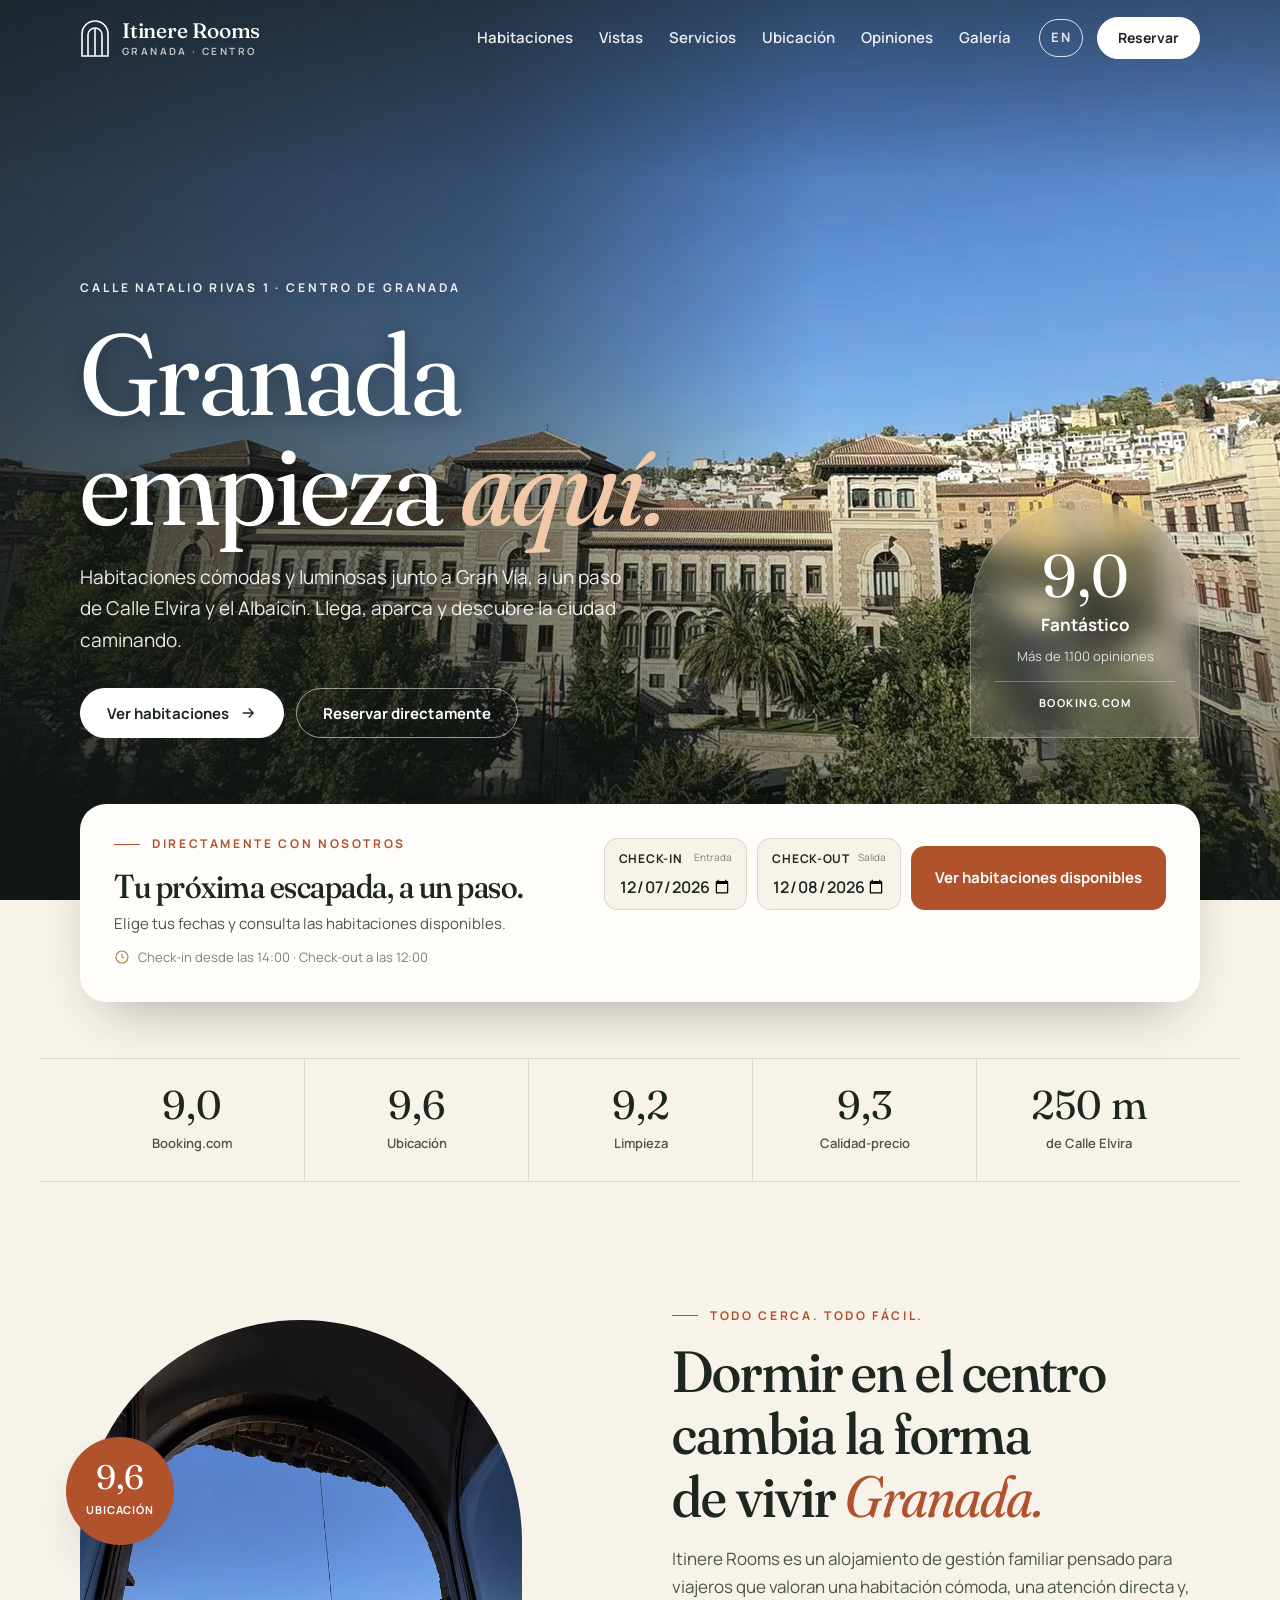
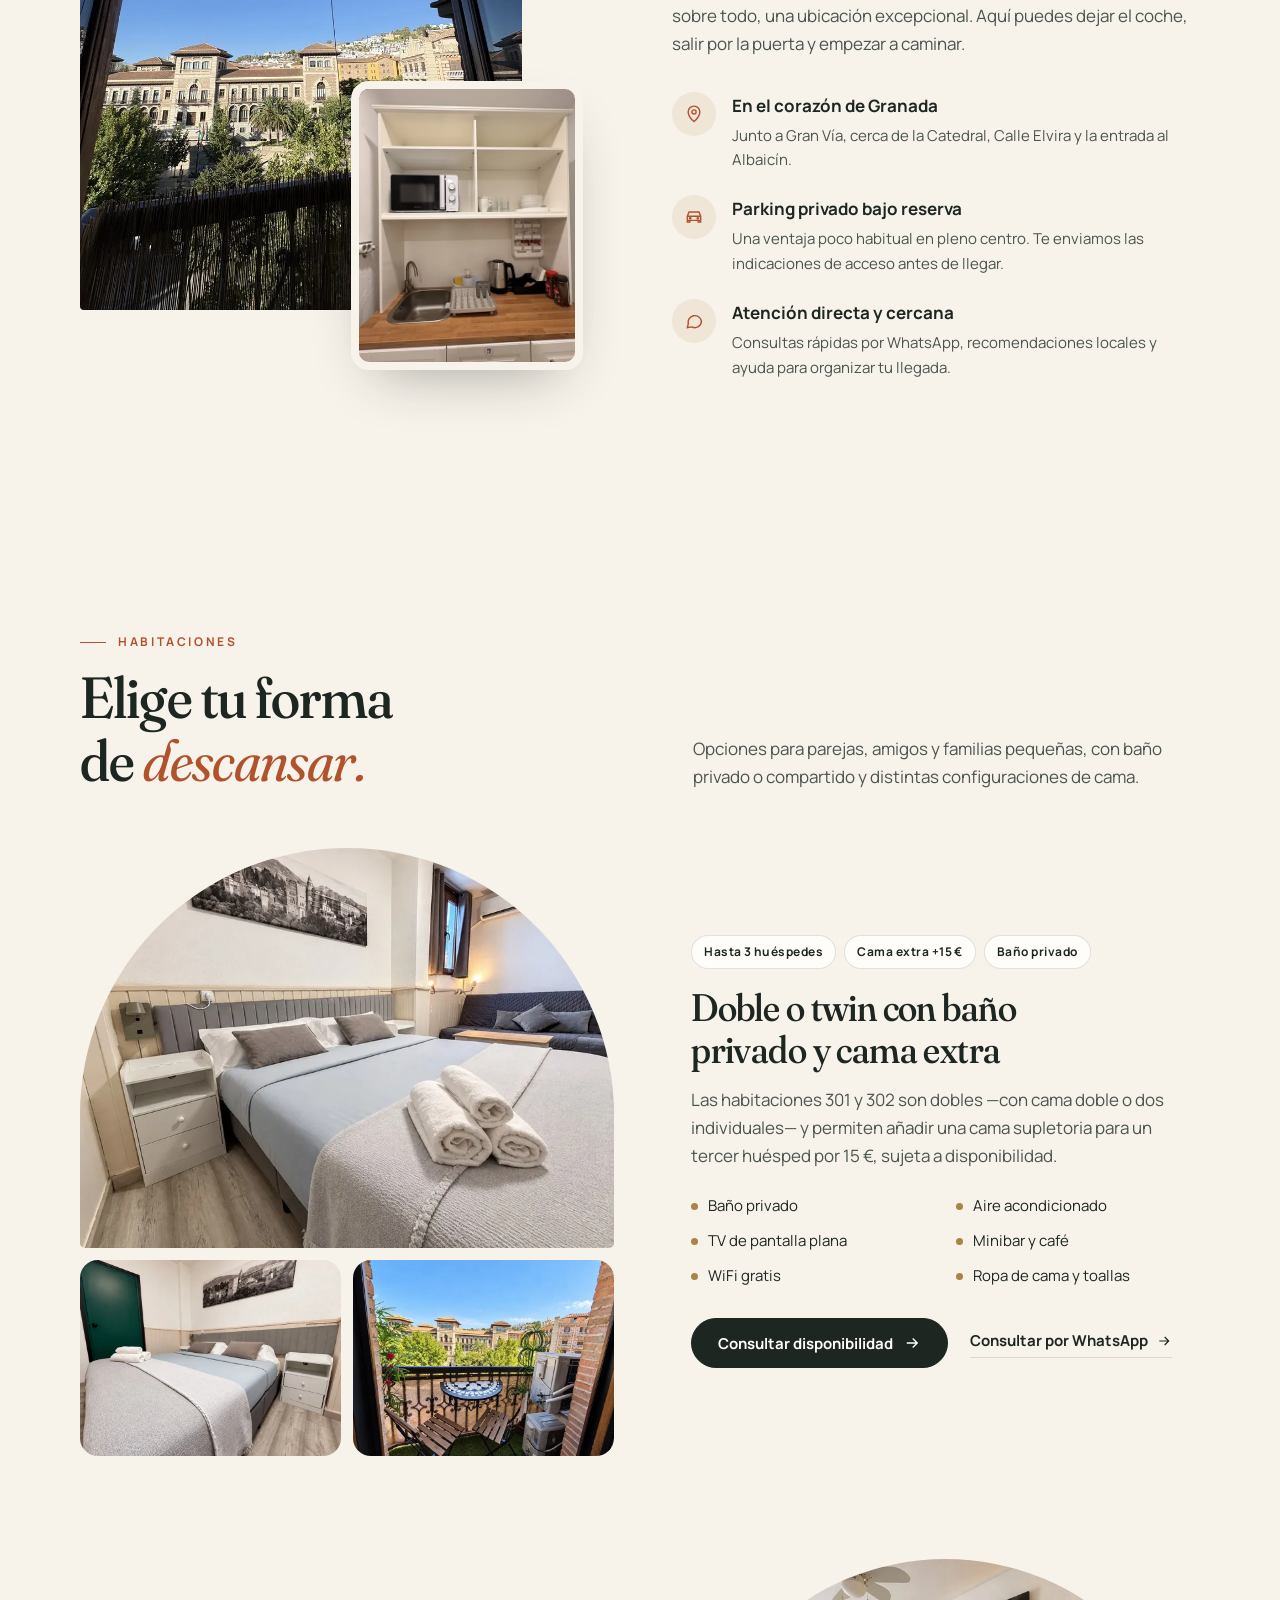
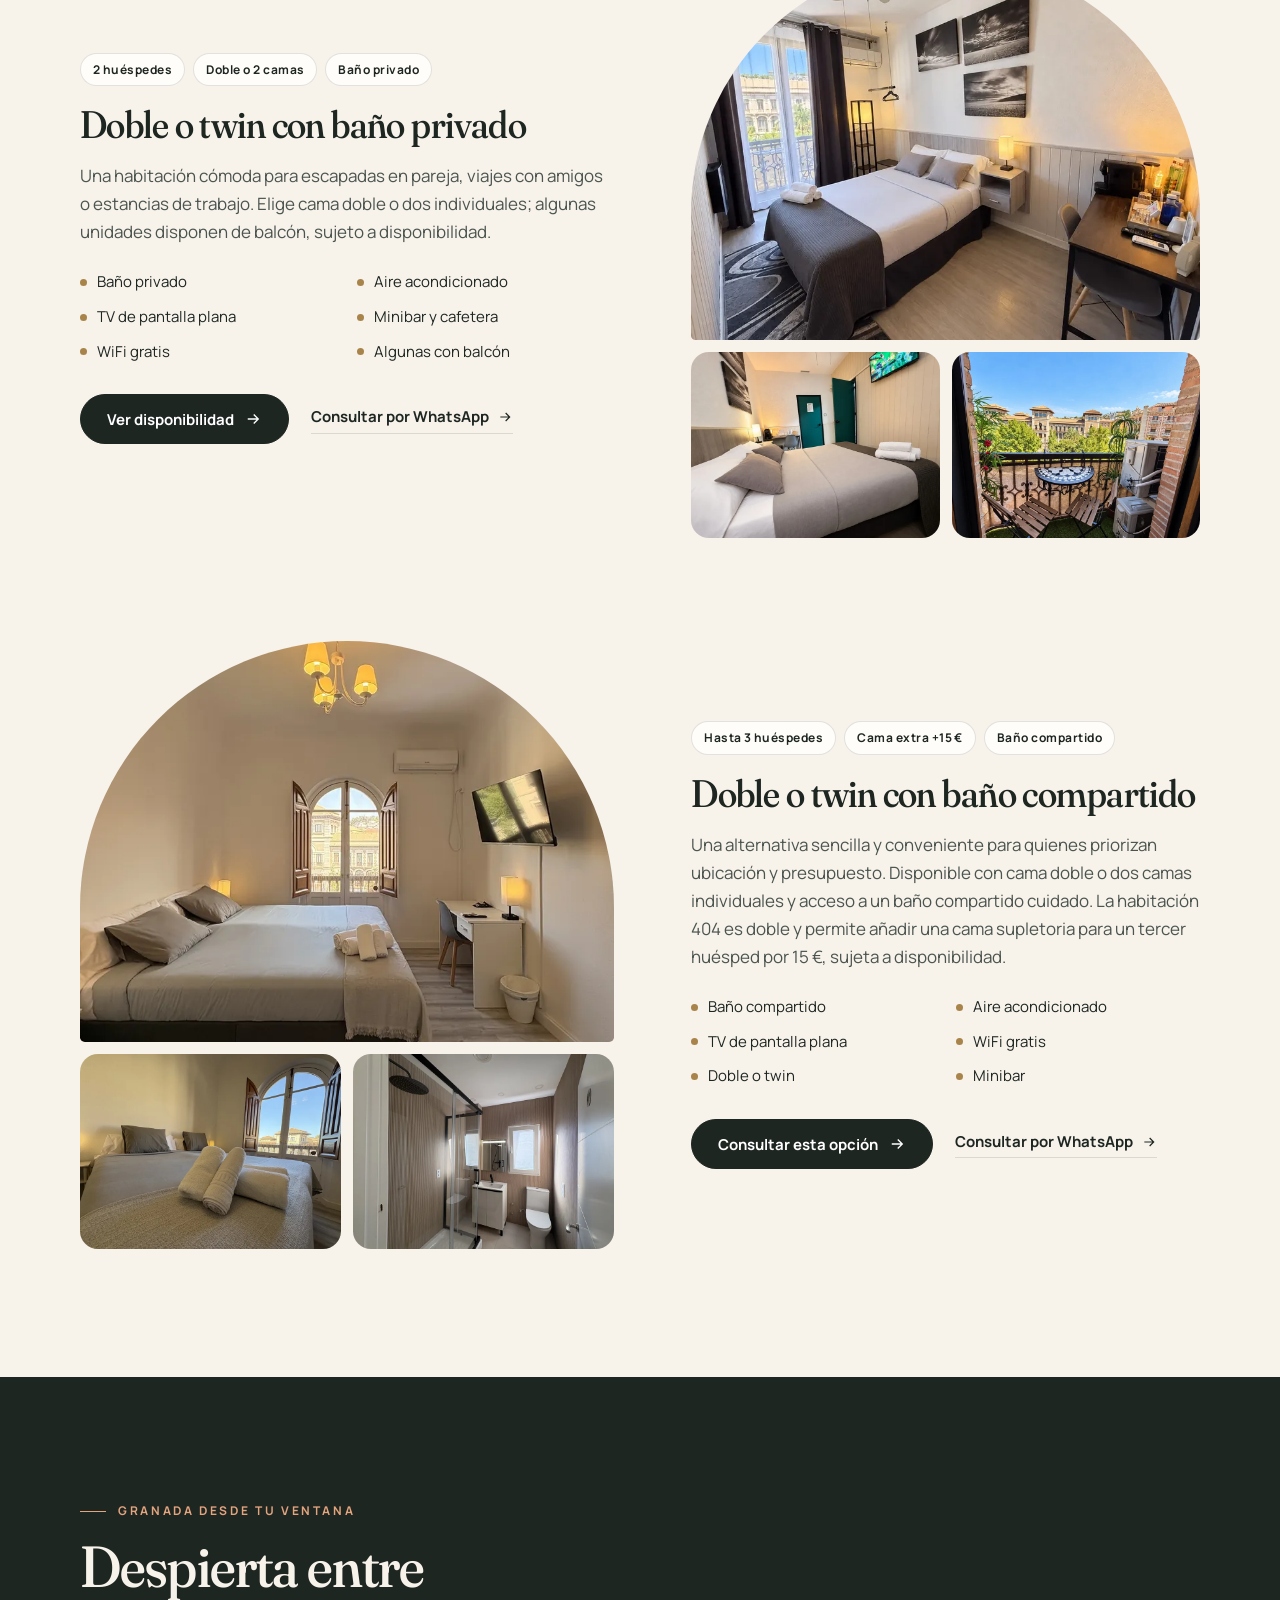
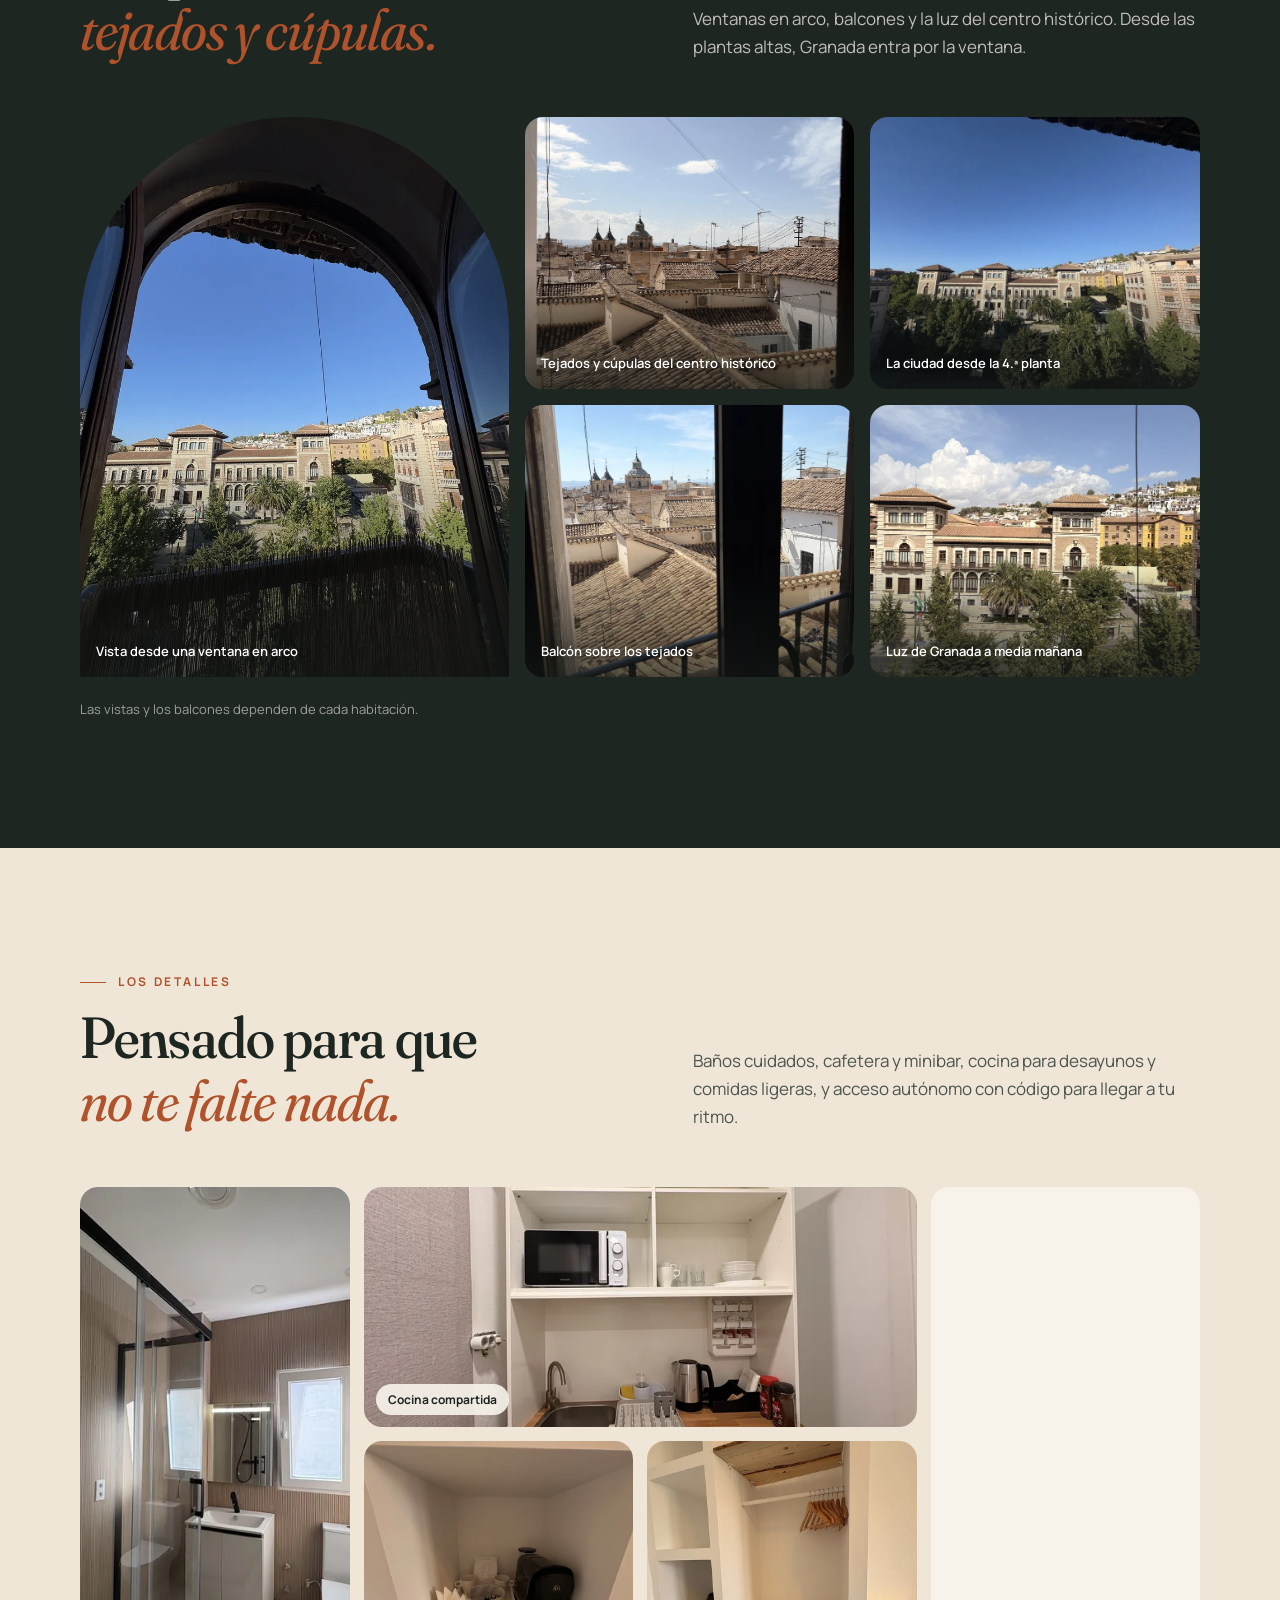
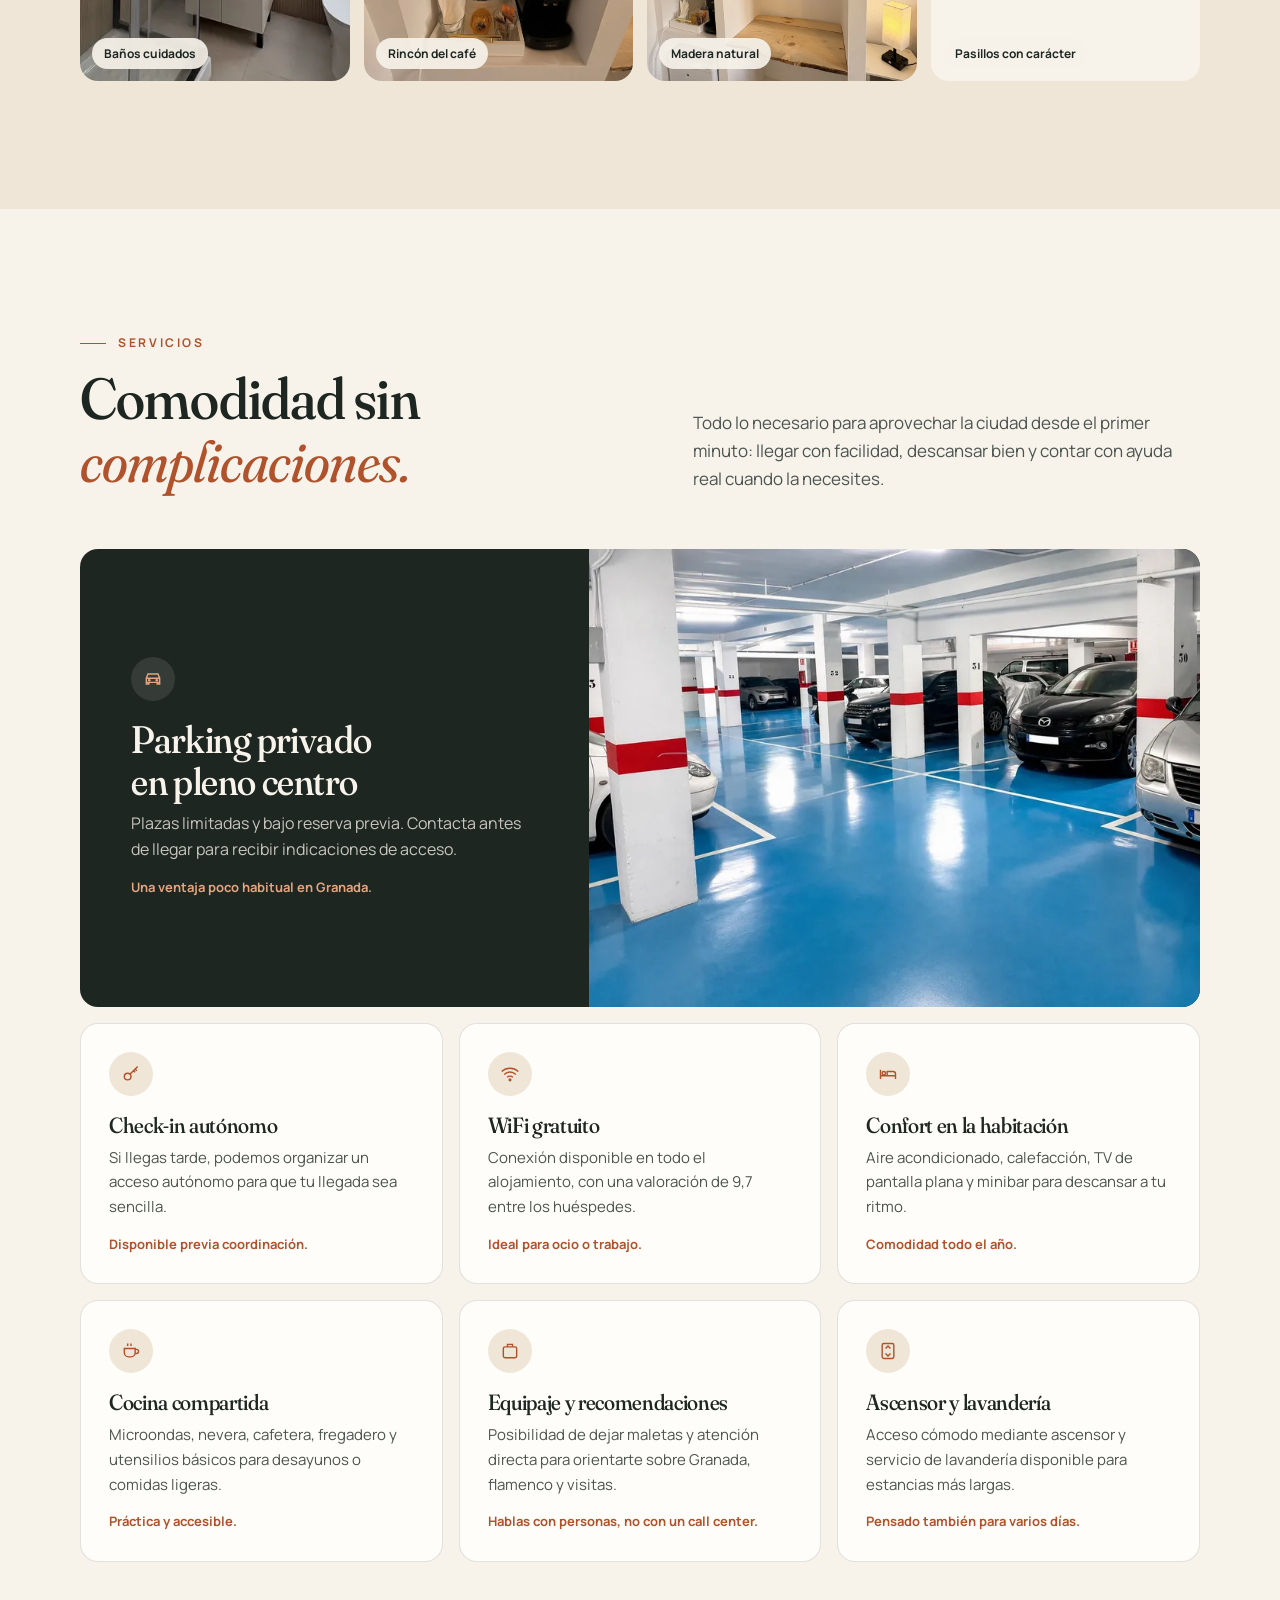
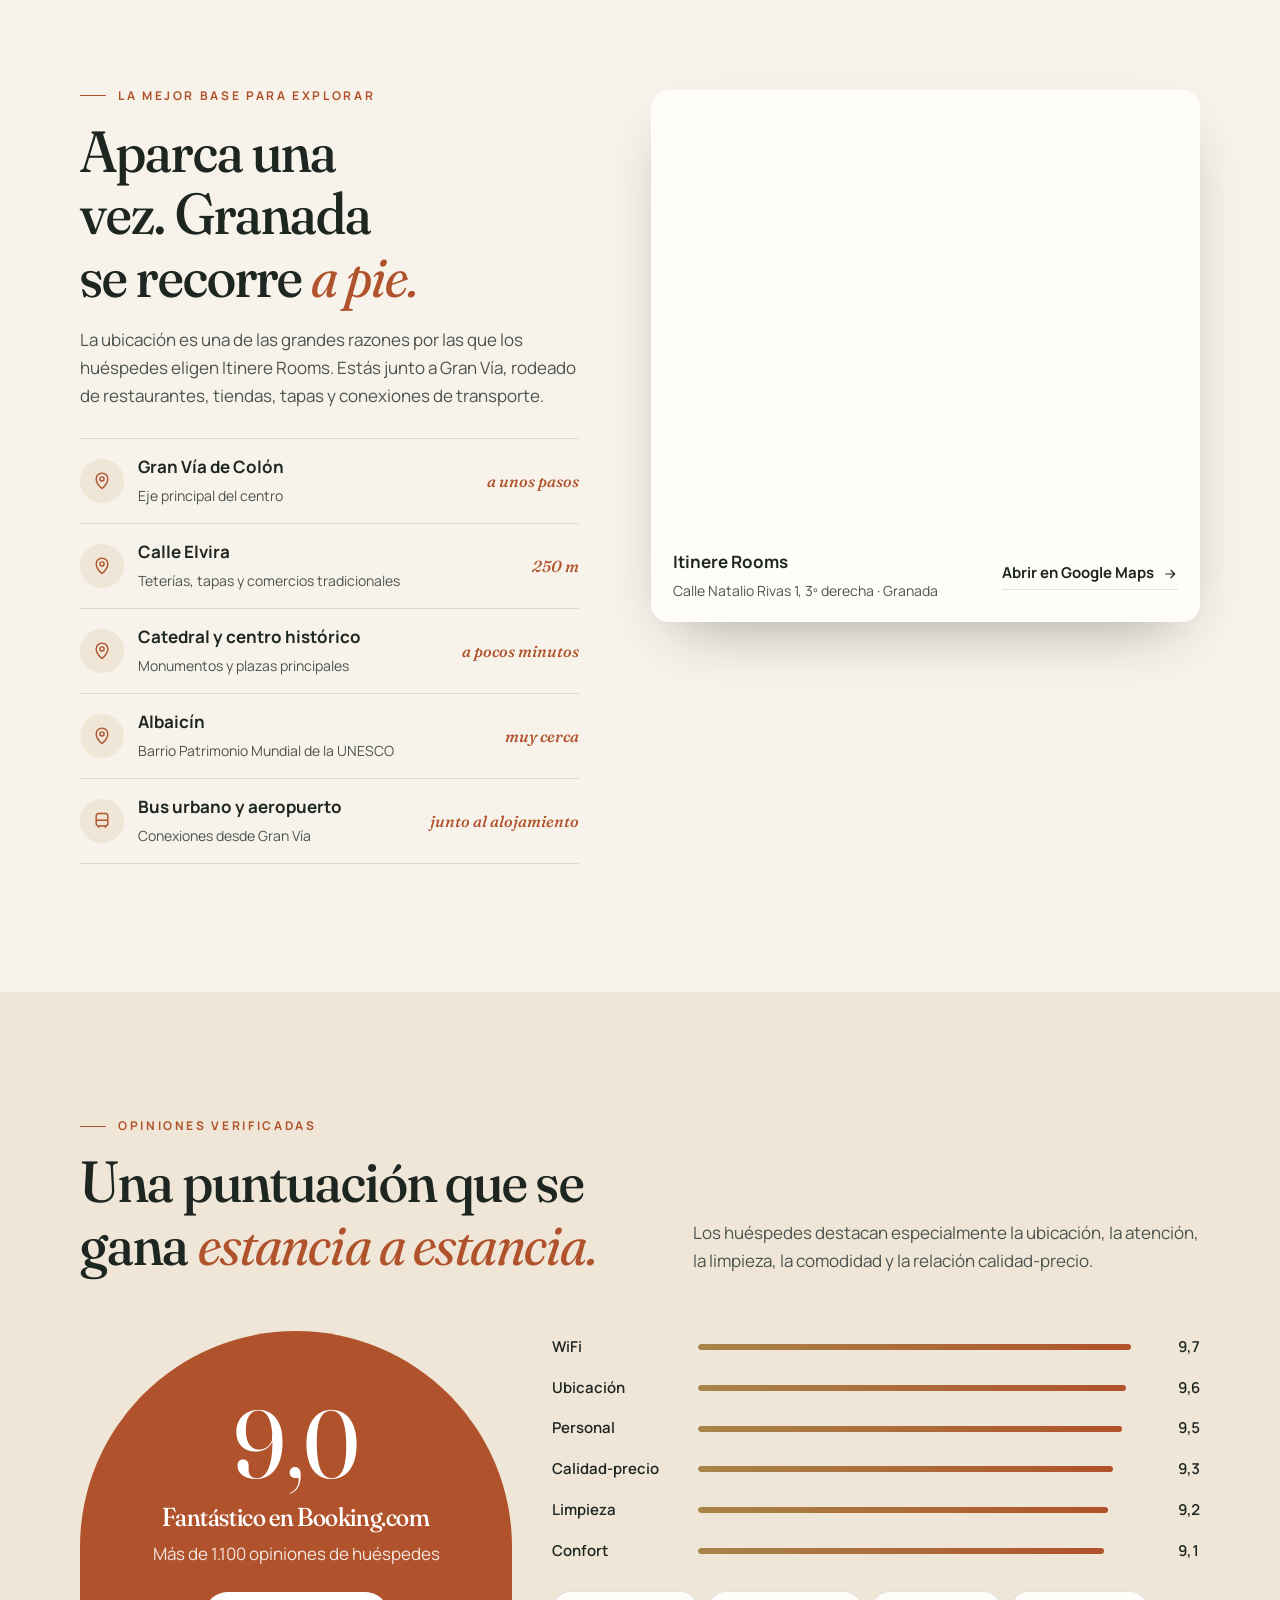
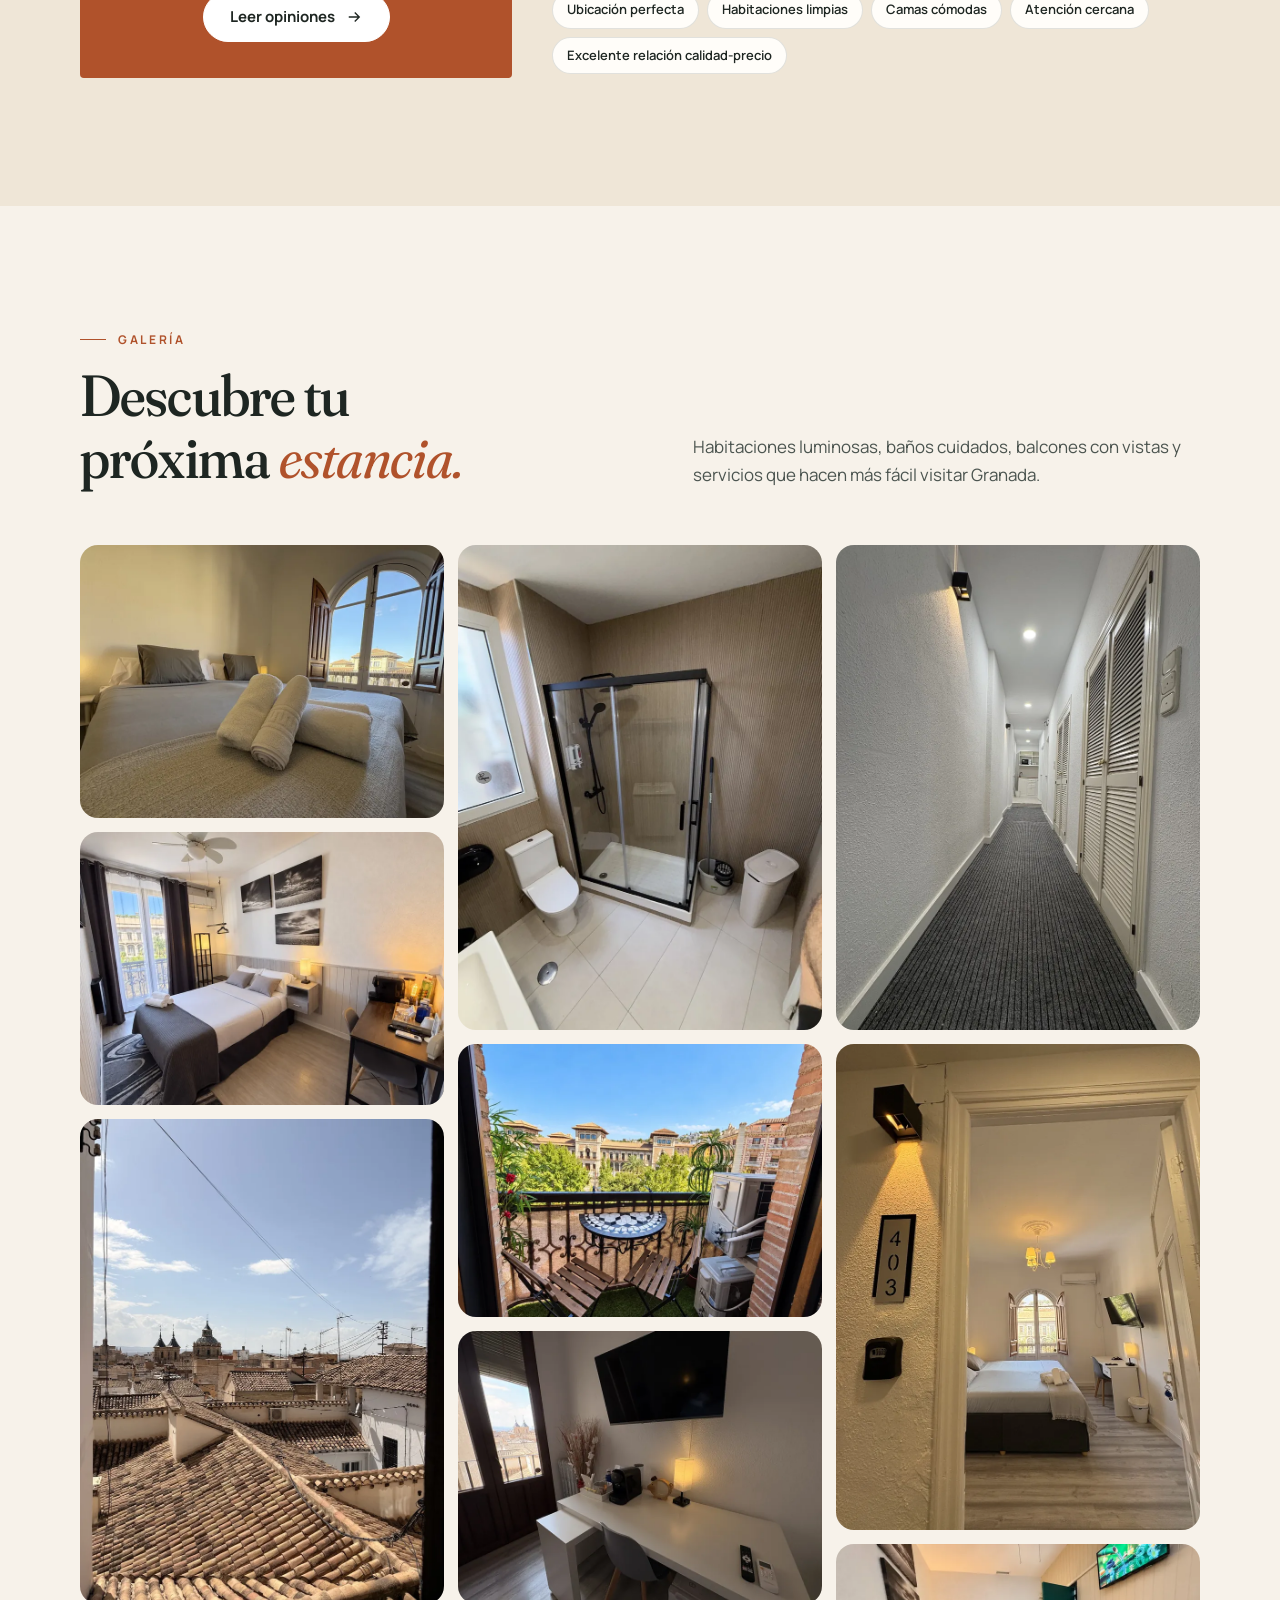
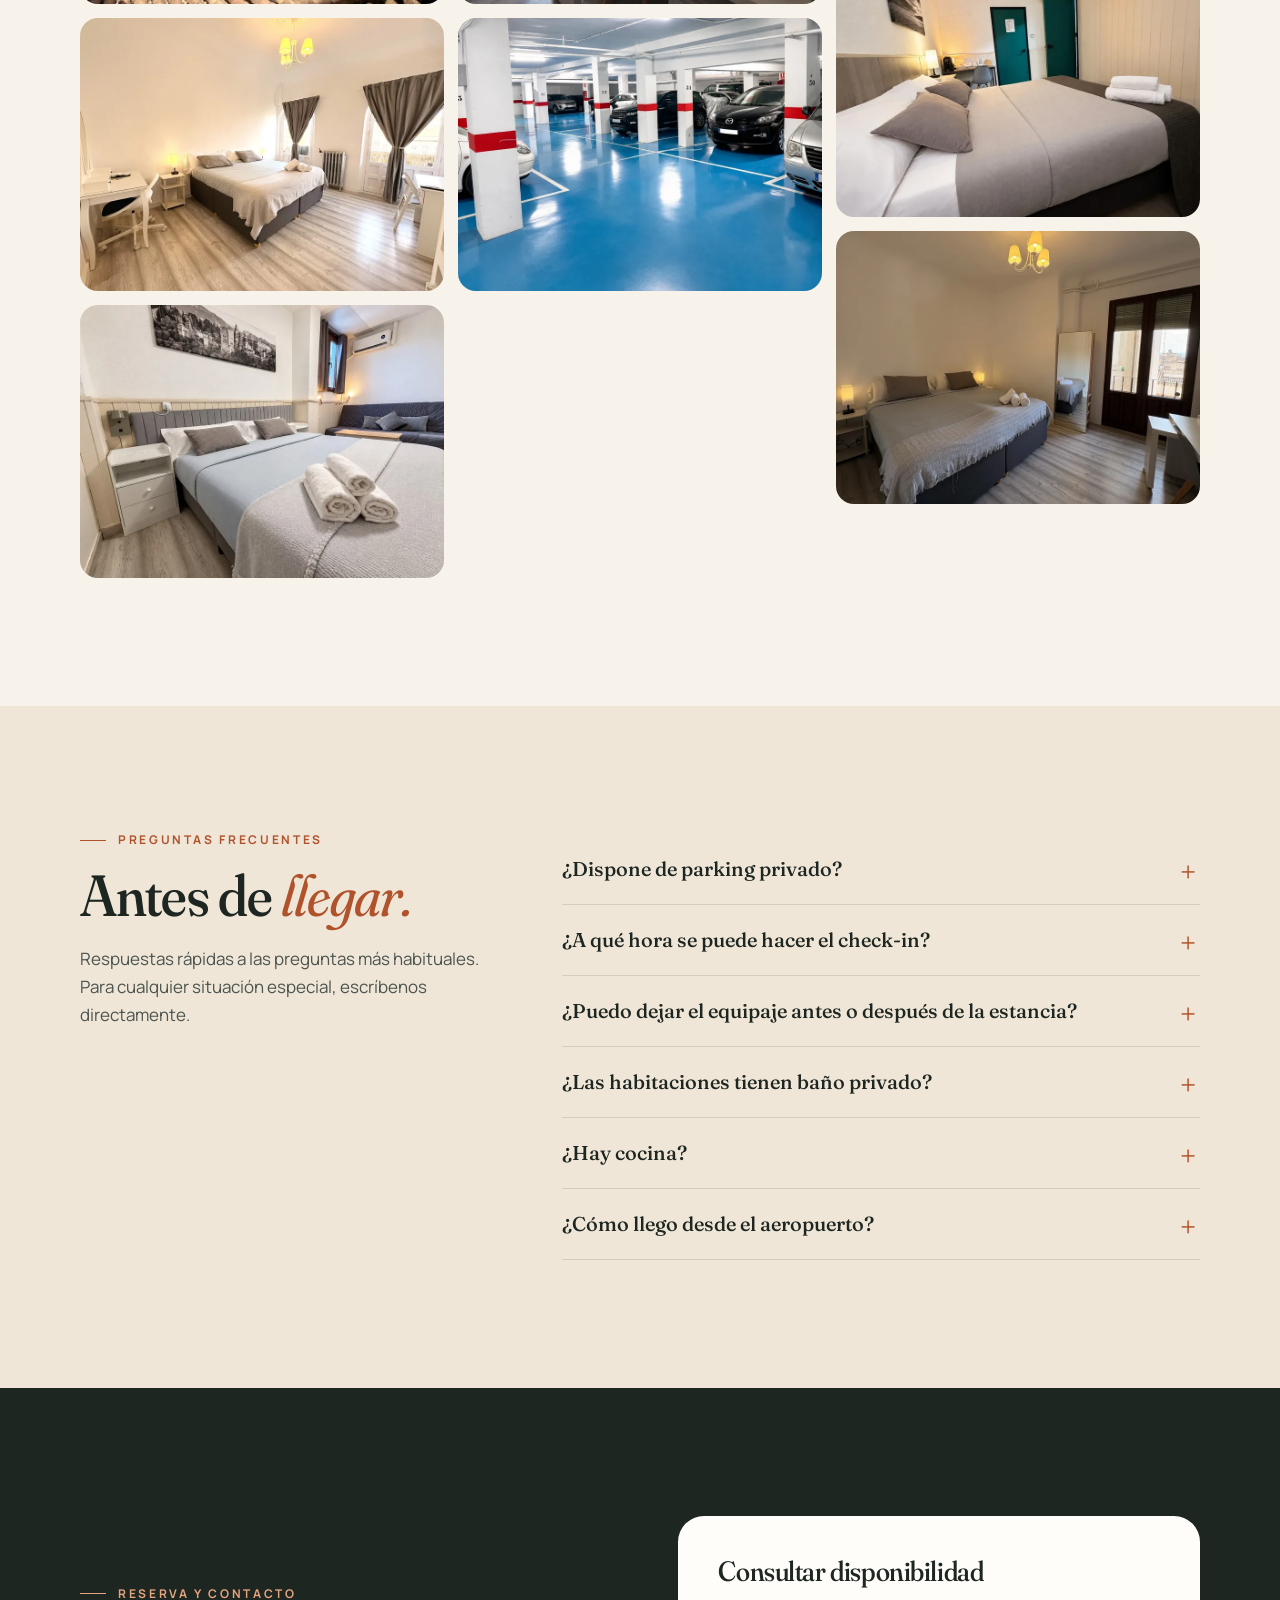
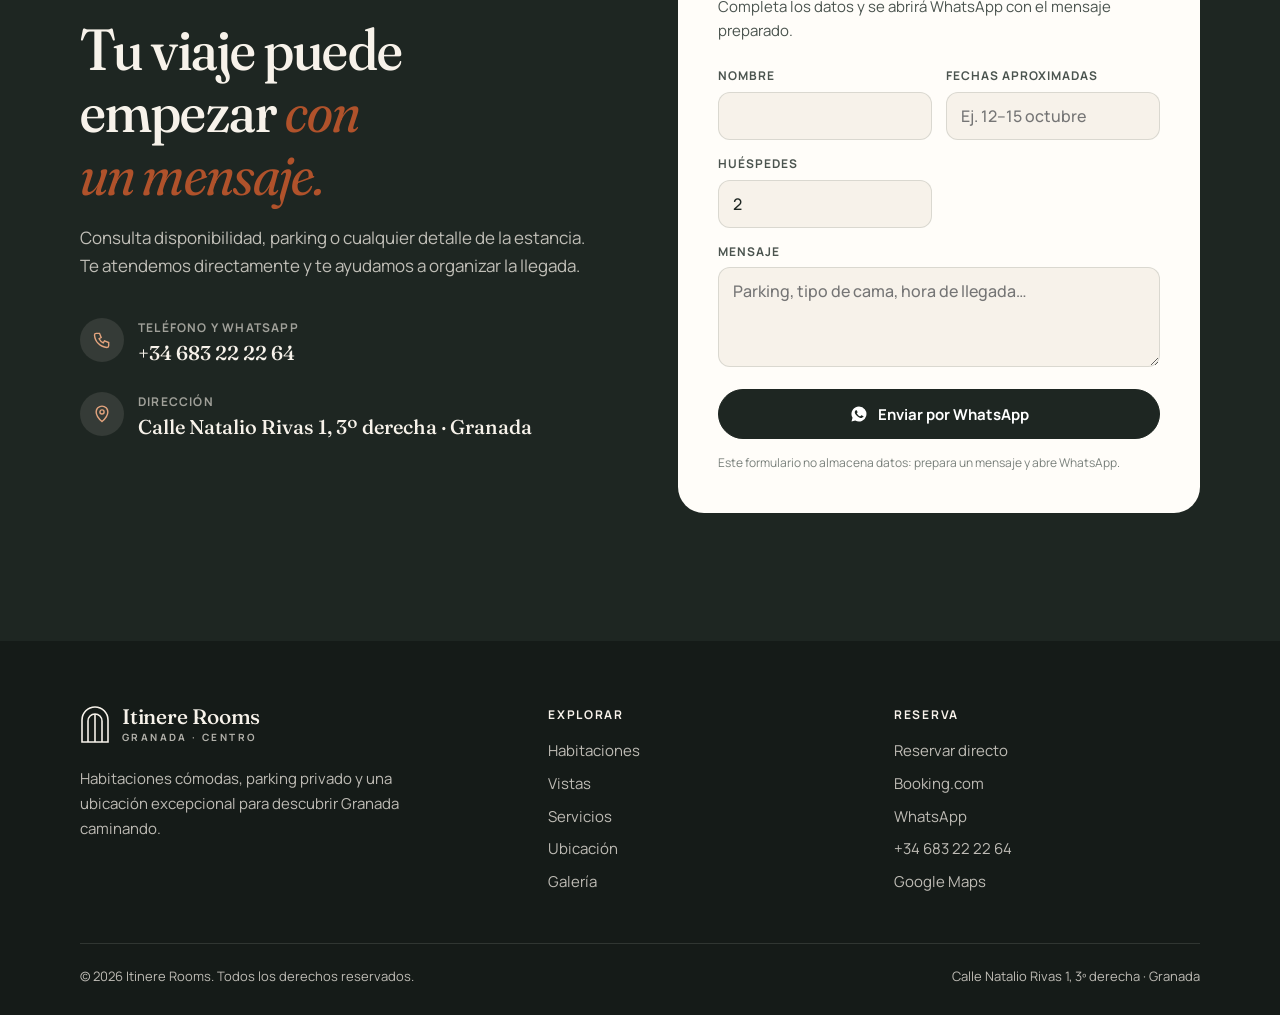
==== index.html @ 94b80187 "Rediseño de la web de Itinere Rooms con video de portada Mismas secciones, textos y funciones que la" ====
<!DOCTYPE html>
<html lang="es">
<head>
<meta charset="utf-8">
<meta name="viewport" content="width=device-width, initial-scale=1">
<title>Itinere Rooms | Habitaciones en el centro de Granada con parking</title>
<meta name="description" content="Habitaciones cómodas en el corazón de Granada, junto a Gran Vía, Calle Elvira y el Albaicín. Parking privado bajo reserva, WiFi y valoración 9,0 en Booking.com.">
<meta name="theme-color" content="#1E2622">
<link rel="preconnect" href="https://fonts.googleapis.com"><link rel="preconnect" href="https://fonts.gstatic.com" crossorigin>
<link rel="stylesheet" href="https://fonts.googleapis.com/css2?family=Fraunces:ital,opsz,wght,SOFT@0,9..144,300..600,50;1,9..144,300..500,50&family=Manrope:wght@400;500;600;700&display=swap">
<link rel="preload" as="image" href="assets/video/portada-compu.webp" media="(min-width: 721px)" fetchpriority="high">
<link rel="preload" as="image" href="assets/video/portada-celular.webp" media="(max-width: 720px)" fetchpriority="high">
<link rel="stylesheet" href="assets/css/styles.css?v=1792202991">
</head>
<body>
<a class="skip-link" href="#contenido">Saltar al contenido</a>
<header class="site-header">
  <div class="container nav-wrap">
    <a class="brand" href="#inicio" aria-label="Itinere Rooms - Inicio"><svg class="brand-mark" viewBox="0 0 30 38" fill="none" stroke="currentColor" stroke-width="1.6" aria-hidden="true"><path d="M2 37V15a13 13 0 0 1 26 0v22z"/><path d="M8 37V16a7 7 0 0 1 14 0v21"/><path d="M15 9v28"/></svg><span class="brand-copy"><strong>Itinere Rooms</strong><small>Granada · Centro</small></span></a>
    <nav class="site-nav" id="main-nav" aria-label="Navegación principal"><a href="#habitaciones">Habitaciones</a><a href="#vistas">Vistas</a><a href="#servicios">Servicios</a><a href="#ubicacion">Ubicación</a><a href="#opiniones">Opiniones</a><a href="#galeria">Galería</a></nav>
    <div class="nav-actions">
      <a class="lang-link" href="en.html" hreflang="en" aria-label="View in English">EN</a>
      <a class="button" data-direct-booking="true" href="#reservar">Reservar</a>
      <button class="menu-toggle" type="button" aria-controls="main-nav" aria-expanded="false" aria-label="Abrir menú"><span></span><span></span><span></span></button>
    </div>
  </div>
</header>
<main id="contenido">
<section class="hero" id="inicio">
  <video class="hero-video" muted loop playsinline preload="none" aria-hidden="true"
    data-compu="assets/video/portada-compu.mp4" data-celular="assets/video/portada-celular.mp4"
    data-poster-compu="assets/video/portada-compu.webp" data-poster-celular="assets/video/portada-celular.webp"
    poster="assets/video/portada-compu.webp"></video>
  <div class="container hero-content">
    <div class="hero-grid">
      <div>
        <p class="hero-eyebrow">Calle Natalio Rivas 1 · Centro de Granada</p>
        <h1>Granada<br>empieza <em>aquí.</em></h1>
        <p class="hero-lead">Habitaciones cómodas y luminosas junto a Gran Vía, a un paso de Calle Elvira y el Albaicín. Llega, aparca y descubre la ciudad caminando.</p>
        <div class="hero-actions"><a class="button button-light" href="#habitaciones">Ver habitaciones<svg viewBox="0 0 24 24" fill="none" stroke="currentColor" stroke-width="1.8" aria-hidden="true"><path d="M5 12h14M13 6l6 6-6 6"/></svg></a><a class="button button-ghost" data-direct-booking="true" href="#reservar">Reservar directamente</a></div>
      </div>
      <aside class="hero-score" aria-label="Puntuación de huéspedes"><span class="score-number">9,0</span><p class="score-title">Fantástico</p><p class="score-sub">Más de 1.100 opiniones</p><span class="booking-chip">Booking.com</span></aside>
    </div>
  </div>
</section>

<section class="reservation" id="reservar" aria-labelledby="direct-booking-title">
  <div class="container">
    <div class="reservation-card">
      <div>
        <p class="kicker">Directamente con nosotros</p>
        <h2 id="direct-booking-title">Tu próxima escapada, a un paso.</h2>
        <p class="copy">Elige tus fechas y consulta las habitaciones disponibles.</p>
        <p class="stay-times"><svg viewBox="0 0 24 24" fill="none" stroke="currentColor" stroke-width="1.7" aria-hidden="true"><circle cx="12" cy="12" r="9"/><path d="M12 7v5l3 2"/></svg> Check-in desde las 14:00 · Check-out a las 12:00</p>
      </div>
      <div class="reservation-engine">
        <form class="availability-form" data-availability-form data-lang="es" novalidate>
          <div class="availability-dates">
            <label class="availability-field"><span><strong>Check-in</strong><small>Entrada</small></span><input type="date" name="checkin" required aria-label="Check-in, entrada"></label>
            <label class="availability-field"><span><strong>Check-out</strong><small>Salida</small></span><input type="date" name="checkout" required aria-label="Check-out, salida"></label>
          </div>
          <button class="availability-submit" type="submit">Ver habitaciones disponibles</button>
          <p class="availability-error" role="alert" hidden>Selecciona una fecha de salida posterior a la entrada.</p>
        </form>
        <section class="availability-results" data-availability-results aria-live="polite" hidden></section>
      </div>
    </div>
  </div>
</section>

<section class="trust" aria-label="Puntuaciones destacadas">
  <div class="container trust-grid">
    <div class="trust-item"><strong>9,0</strong><span>Booking.com</span></div>
    <div class="trust-item"><strong>9,6</strong><span>Ubicación</span></div>
    <div class="trust-item"><strong>9,2</strong><span>Limpieza</span></div>
    <div class="trust-item"><strong>9,3</strong><span>Calidad-precio</span></div>
    <div class="trust-item"><strong>250 m</strong><span>de Calle Elvira</span></div>
  </div>
</section>

<section class="section" aria-labelledby="intro-title">
  <div class="container intro-grid">
    <div class="intro-visual reveal">
      <div class="intro-photo-main arco"><img src="assets/img/vista-arco-800.webp" srcset="assets/img/vista-arco-800.webp 800w, assets/img/vista-arco-1600.webp 1600w" sizes="(max-width: 720px) 100vw, 50vw" alt="Vista de Granada desde una ventana en arco" loading="lazy" decoding="async"></div>
      <div class="intro-photo-small"><img src="assets/img/cocina-800.webp" srcset="assets/img/cocina-800.webp 800w, assets/img/cocina-1600.webp 1600w" sizes="(max-width: 720px) 100vw, 50vw" alt="Cocina compartida" loading="lazy" decoding="async"></div>
      <div class="intro-badge"><div><strong>9,6</strong><span>Ubicación</span></div></div>
    </div>
    <div class="reveal">
      <p class="kicker">Todo cerca. Todo fácil.</p>
      <h2 class="titulo" id="intro-title">Dormir en el centro cambia la forma de vivir <em>Granada.</em></h2>
      <p class="copy">Itinere Rooms es un alojamiento de gestión familiar pensado para viajeros que valoran una habitación cómoda, una atención directa y, sobre todo, una ubicación excepcional. Aquí puedes dejar el coche, salir por la puerta y empezar a caminar.</p>
      <div class="feature-list">
        <div class="feature-row"><span class="feature-icon"><svg viewBox="0 0 24 24" fill="none" stroke="currentColor" stroke-width="1.7" aria-hidden="true"><path d="M12 21s-7-6-7-11.5a7 7 0 0 1 14 0C19 15 12 21 12 21z"/><circle cx="12" cy="9.5" r="2.5"/></svg></span><div><strong>En el corazón de Granada</strong><p>Junto a Gran Vía, cerca de la Catedral, Calle Elvira y la entrada al Albaicín.</p></div></div>
        <div class="feature-row"><span class="feature-icon"><svg viewBox="0 0 24 24" fill="none" stroke="currentColor" stroke-width="1.7" aria-hidden="true"><path d="M4 16V11l2-5h12l2 5v5M4 16h16M4 16v2h3v-2M17 16v2h3v-2M4 11h16"/><circle cx="7.5" cy="13.5" r=".8"/><circle cx="16.5" cy="13.5" r=".8"/></svg></span><div><strong>Parking privado bajo reserva</strong><p>Una ventaja poco habitual en pleno centro. Te enviamos las indicaciones de acceso antes de llegar.</p></div></div>
        <div class="feature-row"><span class="feature-icon"><svg viewBox="0 0 24 24" fill="none" stroke="currentColor" stroke-width="1.7" aria-hidden="true"><path d="M21 12a8 8 0 0 1-11.6 7.1L4 20l1.1-4.6A8 8 0 1 1 21 12z"/></svg></span><div><strong>Atención directa y cercana</strong><p>Consultas rápidas por WhatsApp, recomendaciones locales y ayuda para organizar tu llegada.</p></div></div>
      </div>
    </div>
  </div>
</section>

<section class="section rooms-section" id="habitaciones">
  <div class="container">
    <div class="section-head reveal"><div><p class="kicker">Habitaciones</p><h2 class="titulo">Elige tu forma de <em>descansar.</em></h2></div><p class="copy">Opciones para parejas, amigos y familias pequeñas, con baño privado o compartido y distintas configuraciones de cama.</p></div>
    <div class="room-stack">
      <article class="room-card reveal">
  <div class="room-media"><button type="button" class="media-main" data-lightbox data-full="assets/img/room-flex-1-1600.webp" data-alt="Habitación triple o twin con baño privado" aria-label="Ampliar: Habitación triple o twin con baño privado"><img src="assets/img/room-flex-1-800.webp" srcset="assets/img/room-flex-1-800.webp 800w, assets/img/room-flex-1-1600.webp 1600w" sizes="(max-width: 720px) 100vw, 50vw" alt="Habitación triple o twin con baño privado" loading="lazy" decoding="async"></button><button type="button" data-lightbox data-full="assets/img/room-flex-2-1600.webp" data-alt="Ambiente luminoso con tres camas" aria-label="Ampliar: Ambiente luminoso con tres camas"><img src="assets/img/room-flex-2-800.webp" srcset="assets/img/room-flex-2-800.webp 800w, assets/img/room-flex-2-1600.webp 1600w" sizes="(max-width: 720px) 100vw, 50vw" alt="Ambiente luminoso con tres camas" loading="lazy" decoding="async"></button><button type="button" data-lightbox data-full="assets/img/balcony-1600.webp" data-alt="Balcón y vistas en algunas habitaciones" aria-label="Ampliar: Balcón y vistas en algunas habitaciones"><img src="assets/img/balcony-800.webp" srcset="assets/img/balcony-800.webp 800w, assets/img/balcony-1600.webp 1600w" sizes="(max-width: 720px) 100vw, 50vw" alt="Balcón y vistas en algunas habitaciones" loading="lazy" decoding="async"></button></div>
  <div class="room-content">
    <div class="room-meta"><span class="pill">Hasta 3 huéspedes</span><span class="pill">Cama extra +15 €</span><span class="pill">Baño privado</span></div>
    <h3>Doble o twin con baño privado y cama extra</h3>
    <p>Las habitaciones 301 y 302 son dobles —con cama doble o dos individuales— y permiten añadir una cama supletoria para un tercer huésped por 15 €, sujeta a disponibilidad.</p>
    <ul class="amenity-list"><li>Baño privado</li><li>Aire acondicionado</li><li>TV de pantalla plana</li><li>Minibar y café</li><li>WiFi gratis</li><li>Ropa de cama y toallas</li></ul>
    <div class="room-actions">
      <a class="button" data-direct-booking="true" href="#reservar">Consultar disponibilidad<svg viewBox="0 0 24 24" fill="none" stroke="currentColor" stroke-width="1.8" aria-hidden="true"><path d="M5 12h14M13 6l6 6-6 6"/></svg></a>
      <a class="text-link" href="https://wa.me/34683222264" target="_blank" rel="noopener">Consultar por WhatsApp<svg viewBox="0 0 24 24" fill="none" stroke="currentColor" stroke-width="1.8" aria-hidden="true"><path d="M5 12h14M13 6l6 6-6 6"/></svg></a>
    </div>
  </div>
</article>
      <article class="room-card reveal">
  <div class="room-media"><button type="button" class="media-main" data-lightbox data-full="assets/img/room-private-1-1600.webp" data-alt="Habitación doble con baño privado" aria-label="Ampliar: Habitación doble con baño privado"><img src="assets/img/room-private-1-800.webp" srcset="assets/img/room-private-1-800.webp 800w, assets/img/room-private-1-1600.webp 1600w" sizes="(max-width: 720px) 100vw, 50vw" alt="Habitación doble con baño privado" loading="lazy" decoding="async"></button><button type="button" data-lightbox data-full="assets/img/room-private-2-1600.webp" data-alt="Habitación doble con escritorio" aria-label="Ampliar: Habitación doble con escritorio"><img src="assets/img/room-private-2-800.webp" srcset="assets/img/room-private-2-800.webp 800w, assets/img/room-private-2-1600.webp 1600w" sizes="(max-width: 720px) 100vw, 50vw" alt="Habitación doble con escritorio" loading="lazy" decoding="async"></button><button type="button" data-lightbox data-full="assets/img/balcony-1600.webp" data-alt="Balcón disponible en algunas unidades" aria-label="Ampliar: Balcón disponible en algunas unidades"><img src="assets/img/balcony-800.webp" srcset="assets/img/balcony-800.webp 800w, assets/img/balcony-1600.webp 1600w" sizes="(max-width: 720px) 100vw, 50vw" alt="Balcón disponible en algunas unidades" loading="lazy" decoding="async"></button></div>
  <div class="room-content">
    <div class="room-meta"><span class="pill">2 huéspedes</span><span class="pill">Doble o 2 camas</span><span class="pill">Baño privado</span></div>
    <h3>Doble o twin con baño privado</h3>
    <p>Una habitación cómoda para escapadas en pareja, viajes con amigos o estancias de trabajo. Elige cama doble o dos individuales; algunas unidades disponen de balcón, sujeto a disponibilidad.</p>
    <ul class="amenity-list"><li>Baño privado</li><li>Aire acondicionado</li><li>TV de pantalla plana</li><li>Minibar y cafetera</li><li>WiFi gratis</li><li>Algunas con balcón</li></ul>
    <div class="room-actions">
      <a class="button" data-direct-booking="true" href="#reservar">Ver disponibilidad<svg viewBox="0 0 24 24" fill="none" stroke="currentColor" stroke-width="1.8" aria-hidden="true"><path d="M5 12h14M13 6l6 6-6 6"/></svg></a>
      <a class="text-link" href="https://wa.me/34683222264" target="_blank" rel="noopener">Consultar por WhatsApp<svg viewBox="0 0 24 24" fill="none" stroke="currentColor" stroke-width="1.8" aria-hidden="true"><path d="M5 12h14M13 6l6 6-6 6"/></svg></a>
    </div>
  </div>
</article>
      <article class="room-card reveal">
  <div class="room-media"><button type="button" class="media-main" data-lightbox data-full="assets/img/hab-arco-1600.webp" data-alt="Habitación doble o twin con baño compartido" aria-label="Ampliar: Habitación doble o twin con baño compartido"><img src="assets/img/hab-arco-800.webp" srcset="assets/img/hab-arco-800.webp 800w, assets/img/hab-arco-1600.webp 1600w" sizes="(max-width: 720px) 100vw, 50vw" alt="Habitación doble o twin con baño compartido" loading="lazy" decoding="async"></button><button type="button" data-lightbox data-full="assets/img/hab-toallas-1600.webp" data-alt="Ventana en arco con vistas" aria-label="Ampliar: Ventana en arco con vistas"><img src="assets/img/hab-toallas-800.webp" srcset="assets/img/hab-toallas-800.webp 800w, assets/img/hab-toallas-1600.webp 1600w" sizes="(max-width: 720px) 100vw, 50vw" alt="Ventana en arco con vistas" loading="lazy" decoding="async"></button><button type="button" data-lightbox data-full="assets/img/bano-1600.webp" data-alt="Baño compartido" aria-label="Ampliar: Baño compartido"><img src="assets/img/bano-800.webp" srcset="assets/img/bano-800.webp 800w, assets/img/bano-1600.webp 1600w" sizes="(max-width: 720px) 100vw, 50vw" alt="Baño compartido" loading="lazy" decoding="async"></button></div>
  <div class="room-content">
    <div class="room-meta"><span class="pill">Hasta 3 huéspedes</span><span class="pill">Cama extra +15 €</span><span class="pill">Baño compartido</span></div>
    <h3>Doble o twin con baño compartido</h3>
    <p>Una alternativa sencilla y conveniente para quienes priorizan ubicación y presupuesto. Disponible con cama doble o dos camas individuales y acceso a un baño compartido cuidado. La habitación 404 es doble y permite añadir una cama supletoria para un tercer huésped por 15 €, sujeta a disponibilidad.</p>
    <ul class="amenity-list"><li>Baño compartido</li><li>Aire acondicionado</li><li>TV de pantalla plana</li><li>WiFi gratis</li><li>Doble o twin</li><li>Minibar</li></ul>
    <div class="room-actions">
      <a class="button" data-direct-booking="true" href="#reservar">Consultar esta opción<svg viewBox="0 0 24 24" fill="none" stroke="currentColor" stroke-width="1.8" aria-hidden="true"><path d="M5 12h14M13 6l6 6-6 6"/></svg></a>
      <a class="text-link" href="https://wa.me/34683222264" target="_blank" rel="noopener">Consultar por WhatsApp<svg viewBox="0 0 24 24" fill="none" stroke="currentColor" stroke-width="1.8" aria-hidden="true"><path d="M5 12h14M13 6l6 6-6 6"/></svg></a>
    </div>
  </div>
</article>
    </div>
  </div>
</section>

<section class="section views" id="vistas">
  <div class="container">
    <div class="section-head reveal"><div><p class="kicker">Granada desde tu ventana</p><h2 class="titulo">Despierta entre <em>tejados y cúpulas.</em></h2></div><p class="copy">Ventanas en arco, balcones y la luz del centro histórico. Desde las plantas altas, Granada entra por la ventana.</p></div>
    <div class="views-grid">
      <figure class="view-card tall reveal"><button type="button" data-lightbox data-full="assets/img/vista-arco-1600.webp" data-alt="Vista desde una ventana en arco" aria-label="Ampliar: Vista desde una ventana en arco"><img src="assets/img/vista-arco-800.webp" srcset="assets/img/vista-arco-800.webp 800w, assets/img/vista-arco-1600.webp 1600w" sizes="(max-width: 720px) 100vw, 50vw" alt="Vista desde una ventana en arco" loading="lazy" decoding="async"></button><figcaption>Vista desde una ventana en arco</figcaption></figure><figure class="view-card  reveal"><button type="button" data-lightbox data-full="assets/img/vista-cupulas-1600.webp" data-alt="Tejados y cúpulas del centro histórico" aria-label="Ampliar: Tejados y cúpulas del centro histórico"><img src="assets/img/vista-cupulas-800.webp" srcset="assets/img/vista-cupulas-800.webp 800w, assets/img/vista-cupulas-1600.webp 1600w" sizes="(max-width: 720px) 100vw, 50vw" alt="Tejados y cúpulas del centro histórico" loading="lazy" decoding="async"></button><figcaption>Tejados y cúpulas del centro histórico</figcaption></figure><figure class="view-card  reveal"><button type="button" data-lightbox data-full="assets/img/vista-panoramica-1600.webp" data-alt="La ciudad desde la 4.ª planta" aria-label="Ampliar: La ciudad desde la 4.ª planta"><img src="assets/img/vista-panoramica-800.webp" srcset="assets/img/vista-panoramica-800.webp 800w, assets/img/vista-panoramica-1600.webp 1600w" sizes="(max-width: 720px) 100vw, 50vw" alt="La ciudad desde la 4.ª planta" loading="lazy" decoding="async"></button><figcaption>La ciudad desde la 4.ª planta</figcaption></figure><figure class="view-card  reveal"><button type="button" data-lightbox data-full="assets/img/vista-balcon-1600.webp" data-alt="Balcón sobre los tejados" aria-label="Ampliar: Balcón sobre los tejados"><img src="assets/img/vista-balcon-800.webp" srcset="assets/img/vista-balcon-800.webp 800w, assets/img/vista-balcon-1600.webp 1600w" sizes="(max-width: 720px) 100vw, 50vw" alt="Balcón sobre los tejados" loading="lazy" decoding="async"></button><figcaption>Balcón sobre los tejados</figcaption></figure><figure class="view-card  reveal"><button type="button" data-lightbox data-full="assets/img/vista-fachada-1600.webp" data-alt="Luz de Granada a media mañana" aria-label="Ampliar: Luz de Granada a media mañana"><img src="assets/img/vista-fachada-800.webp" srcset="assets/img/vista-fachada-800.webp 800w, assets/img/vista-fachada-1600.webp 1600w" sizes="(max-width: 720px) 100vw, 50vw" alt="Luz de Granada a media mañana" loading="lazy" decoding="async"></button><figcaption>Luz de Granada a media mañana</figcaption></figure>
    </div>
    <p class="views-note">Las vistas y los balcones dependen de cada habitación.</p>
  </div>
</section>

<section class="section details" id="detalles">
  <div class="container">
    <div class="section-head reveal"><div><p class="kicker">Los detalles</p><h2 class="titulo">Pensado para que <em>no te falte nada.</em></h2></div><p class="copy">Baños cuidados, cafetera y minibar, cocina para desayunos y comidas ligeras, y acceso autónomo con código para llegar a tu ritmo.</p></div>
    <div class="details-grid">
      <figure class="detail h2 reveal"><button type="button" data-lightbox data-full="assets/img/bano-1600.webp" data-alt="Baños cuidados" aria-label="Ampliar: Baños cuidados"><img src="assets/img/bano-800.webp" srcset="assets/img/bano-800.webp 800w, assets/img/bano-1600.webp 1600w" sizes="(max-width: 720px) 100vw, 50vw" alt="Baños cuidados" loading="lazy" decoding="async"></button><figcaption>Baños cuidados</figcaption></figure><figure class="detail w2 reveal"><button type="button" data-lightbox data-full="assets/img/cocina-1600.webp" data-alt="Cocina compartida" aria-label="Ampliar: Cocina compartida"><img src="assets/img/cocina-800.webp" srcset="assets/img/cocina-800.webp 800w, assets/img/cocina-1600.webp 1600w" sizes="(max-width: 720px) 100vw, 50vw" alt="Cocina compartida" loading="lazy" decoding="async"></button><figcaption>Cocina compartida</figcaption></figure><figure class="detail h2 reveal"><button type="button" data-lightbox data-full="assets/img/espejo-1600.webp" data-alt="Pasillos con carácter" aria-label="Ampliar: Pasillos con carácter"><img src="assets/img/espejo-800.webp" srcset="assets/img/espejo-800.webp 800w, assets/img/espejo-1600.webp 1600w" sizes="(max-width: 720px) 100vw, 50vw" alt="Pasillos con carácter" loading="lazy" decoding="async"></button><figcaption>Pasillos con carácter</figcaption></figure><figure class="detail  reveal"><button type="button" data-lightbox data-full="assets/img/cafe-1600.webp" data-alt="Rincón del café" aria-label="Ampliar: Rincón del café"><img src="assets/img/cafe-800.webp" srcset="assets/img/cafe-800.webp 800w, assets/img/cafe-1600.webp 1600w" sizes="(max-width: 720px) 100vw, 50vw" alt="Rincón del café" loading="lazy" decoding="async"></button><figcaption>Rincón del café</figcaption></figure><figure class="detail  reveal"><button type="button" data-lightbox data-full="assets/img/armario-1600.webp" data-alt="Madera natural" aria-label="Ampliar: Madera natural"><img src="assets/img/armario-800.webp" srcset="assets/img/armario-800.webp 800w, assets/img/armario-1600.webp 1600w" sizes="(max-width: 720px) 100vw, 50vw" alt="Madera natural" loading="lazy" decoding="async"></button><figcaption>Madera natural</figcaption></figure>
    </div>
  </div>
</section>

<section class="section" id="servicios">
  <div class="container">
    <div class="section-head reveal"><div><p class="kicker">Servicios</p><h2 class="titulo">Comodidad sin <em>complicaciones.</em></h2></div><p class="copy">Todo lo necesario para aprovechar la ciudad desde el primer minuto: llegar con facilidad, descansar bien y contar con ayuda real cuando la necesites.</p></div>
    <div class="services-grid">
      <article class="service-card featured reveal">
        <div class="service-copy"><span class="feature-icon"><svg viewBox="0 0 24 24" fill="none" stroke="currentColor" stroke-width="1.7" aria-hidden="true"><path d="M4 16V11l2-5h12l2 5v5M4 16h16M4 16v2h3v-2M17 16v2h3v-2M4 11h16"/><circle cx="7.5" cy="13.5" r=".8"/><circle cx="16.5" cy="13.5" r=".8"/></svg></span><h3>Parking privado en pleno centro</h3><p>Plazas limitadas y bajo reserva previa. Contacta antes de llegar para recibir indicaciones de acceso.</p><small>Una ventaja poco habitual en Granada.</small></div>
        <div class="service-image"><img src="assets/img/parking-800.webp" srcset="assets/img/parking-800.webp 800w, assets/img/parking-1600.webp 1600w" sizes="(max-width: 720px) 100vw, 50vw" alt="Parking privado de Itinere Rooms" loading="lazy" decoding="async"></div>
      </article>
      <article class="service-card reveal"><span class="feature-icon"><svg viewBox="0 0 24 24" fill="none" stroke="currentColor" stroke-width="1.7" aria-hidden="true"><circle cx="8" cy="15" r="4"/><path d="M11 12l9-9M17 6l2 2M15 8l2 2"/></svg></span><h3>Check-in autónomo</h3><p>Si llegas tarde, podemos organizar un acceso autónomo para que tu llegada sea sencilla.</p><small>Disponible previa coordinación.</small></article>
      <article class="service-card reveal"><span class="feature-icon"><svg viewBox="0 0 24 24" fill="none" stroke="currentColor" stroke-width="1.7" aria-hidden="true"><path d="M2 9a15 15 0 0 1 20 0M5 12.5a10 10 0 0 1 14 0M8.5 16a5 5 0 0 1 7 0"/><circle cx="12" cy="19" r="1" fill="currentColor"/></svg></span><h3>WiFi gratuito</h3><p>Conexión disponible en todo el alojamiento, con una valoración de 9,7 entre los huéspedes.</p><small>Ideal para ocio o trabajo.</small></article>
      <article class="service-card reveal"><span class="feature-icon"><svg viewBox="0 0 24 24" fill="none" stroke="currentColor" stroke-width="1.7" aria-hidden="true"><path d="M3 18V7M3 14h18v4M21 14v-2a3 3 0 0 0-3-3h-7v5"/><circle cx="7" cy="11" r="2"/></svg></span><h3>Confort en la habitación</h3><p>Aire acondicionado, calefacción, TV de pantalla plana y minibar para descansar a tu ritmo.</p><small>Comodidad todo el año.</small></article>
      <article class="service-card reveal"><span class="feature-icon"><svg viewBox="0 0 24 24" fill="none" stroke="currentColor" stroke-width="1.7" aria-hidden="true"><path d="M4 9h13v5a5 5 0 0 1-5 5H9a5 5 0 0 1-5-5zM17 10h1.5a2.5 2.5 0 0 1 0 5H17M8 3v3M12 3v3"/></svg></span><h3>Cocina compartida</h3><p>Microondas, nevera, cafetera, fregadero y utensilios básicos para desayunos o comidas ligeras.</p><small>Práctica y accesible.</small></article>
      <article class="service-card reveal"><span class="feature-icon"><svg viewBox="0 0 24 24" fill="none" stroke="currentColor" stroke-width="1.7" aria-hidden="true"><rect x="4" y="7" width="16" height="13" rx="2"/><path d="M9 7V4h6v3"/></svg></span><h3>Equipaje y recomendaciones</h3><p>Posibilidad de dejar maletas y atención directa para orientarte sobre Granada, flamenco y visitas.</p><small>Hablas con personas, no con un call center.</small></article>
      <article class="service-card reveal"><span class="feature-icon"><svg viewBox="0 0 24 24" fill="none" stroke="currentColor" stroke-width="1.7" aria-hidden="true"><rect x="5" y="3" width="14" height="18" rx="2"/><path d="M9 9l3-3 3 3M9 15l3 3 3-3"/></svg></span><h3>Ascensor y lavandería</h3><p>Acceso cómodo mediante ascensor y servicio de lavandería disponible para estancias más largas.</p><small>Pensado también para varios días.</small></article>
    </div>
  </div>
</section>

<section class="section" id="ubicacion" style="padding-top:0">
  <div class="container location-grid">
    <div class="reveal">
      <p class="kicker">La mejor base para explorar</p>
      <h2 class="titulo">Aparca una vez. Granada se recorre <em>a pie.</em></h2>
      <p class="copy">La ubicación es una de las grandes razones por las que los huéspedes eligen Itinere Rooms. Estás junto a Gran Vía, rodeado de restaurantes, tiendas, tapas y conexiones de transporte.</p>
      <div class="location-list">
        <div class="location-item"><span class="feature-icon"><svg viewBox="0 0 24 24" fill="none" stroke="currentColor" stroke-width="1.7" aria-hidden="true"><path d="M12 21s-7-6-7-11.5a7 7 0 0 1 14 0C19 15 12 21 12 21z"/><circle cx="12" cy="9.5" r="2.5"/></svg></span><div><strong>Gran Vía de Colón</strong><span>Eje principal del centro</span></div><span class="location-distance">a unos pasos</span></div>
        <div class="location-item"><span class="feature-icon"><svg viewBox="0 0 24 24" fill="none" stroke="currentColor" stroke-width="1.7" aria-hidden="true"><path d="M12 21s-7-6-7-11.5a7 7 0 0 1 14 0C19 15 12 21 12 21z"/><circle cx="12" cy="9.5" r="2.5"/></svg></span><div><strong>Calle Elvira</strong><span>Teterías, tapas y comercios tradicionales</span></div><span class="location-distance">250 m</span></div>
        <div class="location-item"><span class="feature-icon"><svg viewBox="0 0 24 24" fill="none" stroke="currentColor" stroke-width="1.7" aria-hidden="true"><path d="M12 21s-7-6-7-11.5a7 7 0 0 1 14 0C19 15 12 21 12 21z"/><circle cx="12" cy="9.5" r="2.5"/></svg></span><div><strong>Catedral y centro histórico</strong><span>Monumentos y plazas principales</span></div><span class="location-distance">a pocos minutos</span></div>
        <div class="location-item"><span class="feature-icon"><svg viewBox="0 0 24 24" fill="none" stroke="currentColor" stroke-width="1.7" aria-hidden="true"><path d="M12 21s-7-6-7-11.5a7 7 0 0 1 14 0C19 15 12 21 12 21z"/><circle cx="12" cy="9.5" r="2.5"/></svg></span><div><strong>Albaicín</strong><span>Barrio Patrimonio Mundial de la UNESCO</span></div><span class="location-distance">muy cerca</span></div>
        <div class="location-item"><span class="feature-icon"><svg viewBox="0 0 24 24" fill="none" stroke="currentColor" stroke-width="1.7" aria-hidden="true"><rect x="5" y="3" width="14" height="15" rx="3"/><path d="M5 11h14M8 18v2M16 18v2"/></svg></span><div><strong>Bus urbano y aeropuerto</strong><span>Conexiones desde Gran Vía</span></div><span class="location-distance">junto al alojamiento</span></div>
      </div>
    </div>
    <div class="map-card reveal">
      <iframe loading="lazy" referrerpolicy="no-referrer-when-downgrade" src="https://www.google.com/maps?q=Itinere%20Rooms%2C%20Natalio%20Rivas%201%2C%20Granada&amp;output=embed" title="Mapa de Itinere Rooms"></iframe>
      <div class="map-footer"><div><strong>Itinere Rooms</strong><span>Calle Natalio Rivas 1, 3º derecha · Granada</span></div><a class="text-link" href="https://www.google.com/maps/search/?api=1&amp;query=Itinere+Rooms+Natalio+Rivas+1+Granada" target="_blank" rel="noopener">Abrir en Google Maps<svg viewBox="0 0 24 24" fill="none" stroke="currentColor" stroke-width="1.8" aria-hidden="true"><path d="M5 12h14M13 6l6 6-6 6"/></svg></a></div>
    </div>
  </div>
</section>

<section class="section details" id="opiniones">
  <div class="container">
    <div class="section-head reveal"><div><p class="kicker">Opiniones verificadas</p><h2 class="titulo">Una puntuación que se gana <em>estancia a estancia.</em></h2></div><p class="copy">Los huéspedes destacan especialmente la ubicación, la atención, la limpieza, la comodidad y la relación calidad-precio.</p></div>
    <div class="reviews-grid">
      <div class="review-score-card reveal"><span class="score-number">9,0</span><h3>Fantástico en Booking.com</h3><p>Más de 1.100 opiniones de huéspedes</p><a class="button button-light" href="https://www.booking.com/hotel/es/itinere-rooms.es.html" target="_blank" rel="noopener">Leer opiniones<svg viewBox="0 0 24 24" fill="none" stroke="currentColor" stroke-width="1.8" aria-hidden="true"><path d="M5 12h14M13 6l6 6-6 6"/></svg></a></div>
      <div class="reveal">
        <div class="rating-list"><div class="rating-row"><span>WiFi</span><div class="rating-track" aria-hidden="true"><div class="rating-fill" style="width:97%"></div></div><span class="rating-value">9,7</span></div><div class="rating-row"><span>Ubicación</span><div class="rating-track" aria-hidden="true"><div class="rating-fill" style="width:96%"></div></div><span class="rating-value">9,6</span></div><div class="rating-row"><span>Personal</span><div class="rating-track" aria-hidden="true"><div class="rating-fill" style="width:95%"></div></div><span class="rating-value">9,5</span></div><div class="rating-row"><span>Calidad-precio</span><div class="rating-track" aria-hidden="true"><div class="rating-fill" style="width:93%"></div></div><span class="rating-value">9,3</span></div><div class="rating-row"><span>Limpieza</span><div class="rating-track" aria-hidden="true"><div class="rating-fill" style="width:92%"></div></div><span class="rating-value">9,2</span></div><div class="rating-row"><span>Confort</span><div class="rating-track" aria-hidden="true"><div class="rating-fill" style="width:91%"></div></div><span class="rating-value">9,1</span></div></div>
        <div class="review-tags"><span class="review-tag">Ubicación perfecta</span><span class="review-tag">Habitaciones limpias</span><span class="review-tag">Camas cómodas</span><span class="review-tag">Atención cercana</span><span class="review-tag">Excelente relación calidad-precio</span></div>
      </div>
    </div>
  </div>
</section>

<section class="section" id="galeria">
  <div class="container">
    <div class="section-head reveal"><div><p class="kicker">Galería</p><h2 class="titulo">Descubre tu próxima <em>estancia.</em></h2></div><p class="copy">Habitaciones luminosas, baños cuidados, balcones con vistas y servicios que hacen más fácil visitar Granada.</p></div>
    <div class="gallery-grid"><div class="gallery-item reveal"><button type="button" class="gallery-button" data-lightbox data-full="assets/img/hab-toallas-1600.webp" data-alt="Habitación con ventana en arco" aria-label="Ampliar: Habitación con ventana en arco"><img src="assets/img/hab-toallas-800.webp" srcset="assets/img/hab-toallas-800.webp 800w, assets/img/hab-toallas-1600.webp 1600w" sizes="(max-width: 720px) 100vw, 50vw" alt="Habitación con ventana en arco" loading="lazy" decoding="async"></button></div><div class="gallery-item reveal"><button type="button" class="gallery-button" data-lightbox data-full="assets/img/room-private-1-1600.webp" data-alt="Doble con baño privado" aria-label="Ampliar: Doble con baño privado"><img src="assets/img/room-private-1-800.webp" srcset="assets/img/room-private-1-800.webp 800w, assets/img/room-private-1-1600.webp 1600w" sizes="(max-width: 720px) 100vw, 50vw" alt="Doble con baño privado" loading="lazy" decoding="async"></button></div><div class="gallery-item reveal"><button type="button" class="gallery-button" data-lightbox data-full="assets/img/vista-cupulas-1600.webp" data-alt="Vistas a los tejados" aria-label="Ampliar: Vistas a los tejados"><img src="assets/img/vista-cupulas-800.webp" srcset="assets/img/vista-cupulas-800.webp 800w, assets/img/vista-cupulas-1600.webp 1600w" sizes="(max-width: 720px) 100vw, 50vw" alt="Vistas a los tejados" loading="lazy" decoding="async"></button></div><div class="gallery-item reveal"><button type="button" class="gallery-button" data-lightbox data-full="assets/img/hab-dos-ventanas-1600.webp" data-alt="Habitación con dos ventanas" aria-label="Ampliar: Habitación con dos ventanas"><img src="assets/img/hab-dos-ventanas-800.webp" srcset="assets/img/hab-dos-ventanas-800.webp 800w, assets/img/hab-dos-ventanas-1600.webp 1600w" sizes="(max-width: 720px) 100vw, 50vw" alt="Habitación con dos ventanas" loading="lazy" decoding="async"></button></div><div class="gallery-item reveal"><button type="button" class="gallery-button" data-lightbox data-full="assets/img/room-flex-1-1600.webp" data-alt="Habitación con cama extra" aria-label="Ampliar: Habitación con cama extra"><img src="assets/img/room-flex-1-800.webp" srcset="assets/img/room-flex-1-800.webp 800w, assets/img/room-flex-1-1600.webp 1600w" sizes="(max-width: 720px) 100vw, 50vw" alt="Habitación con cama extra" loading="lazy" decoding="async"></button></div><div class="gallery-item reveal"><button type="button" class="gallery-button" data-lightbox data-full="assets/img/bano-2-1600.webp" data-alt="Baño" aria-label="Ampliar: Baño"><img src="assets/img/bano-2-800.webp" srcset="assets/img/bano-2-800.webp 800w, assets/img/bano-2-1600.webp 1600w" sizes="(max-width: 720px) 100vw, 50vw" alt="Baño" loading="lazy" decoding="async"></button></div><div class="gallery-item reveal"><button type="button" class="gallery-button" data-lightbox data-full="assets/img/balcony-1600.webp" data-alt="Balcón con mesa" aria-label="Ampliar: Balcón con mesa"><img src="assets/img/balcony-800.webp" srcset="assets/img/balcony-800.webp 800w, assets/img/balcony-1600.webp 1600w" sizes="(max-width: 720px) 100vw, 50vw" alt="Balcón con mesa" loading="lazy" decoding="async"></button></div><div class="gallery-item reveal"><button type="button" class="gallery-button" data-lightbox data-full="assets/img/hab-escritorio-1600.webp" data-alt="Escritorio junto al balcón" aria-label="Ampliar: Escritorio junto al balcón"><img src="assets/img/hab-escritorio-800.webp" srcset="assets/img/hab-escritorio-800.webp 800w, assets/img/hab-escritorio-1600.webp 1600w" sizes="(max-width: 720px) 100vw, 50vw" alt="Escritorio junto al balcón" loading="lazy" decoding="async"></button></div><div class="gallery-item reveal"><button type="button" class="gallery-button" data-lightbox data-full="assets/img/parking-1600.webp" data-alt="Parking privado" aria-label="Ampliar: Parking privado"><img src="assets/img/parking-800.webp" srcset="assets/img/parking-800.webp 800w, assets/img/parking-1600.webp 1600w" sizes="(max-width: 720px) 100vw, 50vw" alt="Parking privado" loading="lazy" decoding="async"></button></div><div class="gallery-item reveal"><button type="button" class="gallery-button" data-lightbox data-full="assets/img/pasillo-1600.webp" data-alt="Pasillo de la 4.ª planta" aria-label="Ampliar: Pasillo de la 4.ª planta"><img src="assets/img/pasillo-800.webp" srcset="assets/img/pasillo-800.webp 800w, assets/img/pasillo-1600.webp 1600w" sizes="(max-width: 720px) 100vw, 50vw" alt="Pasillo de la 4.ª planta" loading="lazy" decoding="async"></button></div><div class="gallery-item reveal"><button type="button" class="gallery-button" data-lightbox data-full="assets/img/puerta-403-1600.webp" data-alt="Acceso con código" aria-label="Ampliar: Acceso con código"><img src="assets/img/puerta-403-800.webp" srcset="assets/img/puerta-403-800.webp 800w, assets/img/puerta-403-1600.webp 1600w" sizes="(max-width: 720px) 100vw, 50vw" alt="Acceso con código" loading="lazy" decoding="async"></button></div><div class="gallery-item reveal"><button type="button" class="gallery-button" data-lightbox data-full="assets/img/room-private-2-1600.webp" data-alt="Doble con escritorio" aria-label="Ampliar: Doble con escritorio"><img src="assets/img/room-private-2-800.webp" srcset="assets/img/room-private-2-800.webp 800w, assets/img/room-private-2-1600.webp 1600w" sizes="(max-width: 720px) 100vw, 50vw" alt="Doble con escritorio" loading="lazy" decoding="async"></button></div><div class="gallery-item reveal"><button type="button" class="gallery-button" data-lightbox data-full="assets/img/hab-balcon-1600.webp" data-alt="Habitación con balcón" aria-label="Ampliar: Habitación con balcón"><img src="assets/img/hab-balcon-800.webp" srcset="assets/img/hab-balcon-800.webp 800w, assets/img/hab-balcon-1600.webp 1600w" sizes="(max-width: 720px) 100vw, 50vw" alt="Habitación con balcón" loading="lazy" decoding="async"></button></div></div>
  </div>
</section>

<section class="section details" id="preguntas">
  <div class="container faq-grid">
    <div class="reveal"><p class="kicker">Preguntas frecuentes</p><h2 class="titulo">Antes de <em>llegar.</em></h2><p class="copy">Respuestas rápidas a las preguntas más habituales. Para cualquier situación especial, escríbenos directamente.</p></div>
    <div class="faq-list reveal"><details><summary>¿Dispone de parking privado?</summary><p>Sí. Contamos con parking privado en pleno centro, con plazas limitadas y bajo reserva previa. Debido a las restricciones de tráfico del centro, es importante avisar antes de la llegada para recibir instrucciones.</p></details><details><summary>¿A qué hora se puede hacer el check-in?</summary><p>El check-in comienza a las 14:00. Si necesitas entrar tarde, podemos coordinar el acceso autónomo. El check-out es a las 12:00.</p></details><details><summary>¿Puedo dejar el equipaje antes o después de la estancia?</summary><p>Sí, podemos ayudarte a guardar las maletas para que aproveches mejor el día. Conviene coordinarlo con antelación.</p></details><details><summary>¿Las habitaciones tienen baño privado?</summary><p>Disponemos de habitaciones con baño privado y también de una opción con baño compartido. Revisa el nombre de la habitación antes de reservar.</p></details><details><summary>¿Hay cocina?</summary><p>Hay una pequeña cocina compartida con microondas, nevera, cafetera, fregadero y utensilios básicos, ideal para desayunos y comidas ligeras.</p></details><details><summary>¿Cómo llego desde el aeropuerto?</summary><p>La línea de autobús del aeropuerto conecta con el centro y realiza parada en Gran Vía. También podemos orientarte sobre taxi o traslado privado.</p></details></div>
  </div>
</section>

<section class="section contact" id="contacto">
  <div class="container contact-grid">
    <div class="reveal">
      <p class="kicker">Reserva y contacto</p>
      <h2 class="titulo">Tu viaje puede empezar <em>con un mensaje.</em></h2>
      <p class="copy">Consulta disponibilidad, parking o cualquier detalle de la estancia. Te atendemos directamente y te ayudamos a organizar la llegada.</p>
      <div class="contact-details">
        <div class="contact-line"><span class="feature-icon"><svg viewBox="0 0 24 24" fill="none" stroke="currentColor" stroke-width="1.7" aria-hidden="true"><path d="M5 4h4l2 5-2.5 1.5a11 11 0 0 0 5 5L15 13l5 2v4a2 2 0 0 1-2 2A16 16 0 0 1 3 6a2 2 0 0 1 2-2z"/></svg></span><div><small>Teléfono y WhatsApp</small><br><a href="tel:+34683222264">+34 683 22 22 64</a></div></div>
        <div class="contact-line"><span class="feature-icon"><svg viewBox="0 0 24 24" fill="none" stroke="currentColor" stroke-width="1.7" aria-hidden="true"><path d="M12 21s-7-6-7-11.5a7 7 0 0 1 14 0C19 15 12 21 12 21z"/><circle cx="12" cy="9.5" r="2.5"/></svg></span><div><small>Dirección</small><br><a href="https://www.google.com/maps/search/?api=1&amp;query=Itinere+Rooms+Natalio+Rivas+1+Granada" target="_blank" rel="noopener">Calle Natalio Rivas 1, 3º derecha · Granada</a></div></div>
      </div>
    </div>
    <div class="contact-card reveal">
      <h3>Consultar disponibilidad</h3>
      <p>Completa los datos y se abrirá WhatsApp con el mensaje preparado.</p>
      <form class="contact-form">
        <div><label for="name-es">Nombre</label><input id="name-es" name="name" type="text" autocomplete="name" required></div>
        <div><label for="dates-es">Fechas aproximadas</label><input id="dates-es" name="dates" type="text" placeholder="Ej. 12–15 octubre"></div>
        <div><label for="guests-contact-es">Huéspedes</label><input id="guests-contact-es" name="guests" type="number" min="1" max="3" value="2"></div>
        <div class="full"><label for="message-es">Mensaje</label><textarea id="message-es" name="message" placeholder="Parking, tipo de cama, hora de llegada…"></textarea></div>
        <button class="button full" type="submit"><svg viewBox="0 0 24 24" fill="currentColor" aria-hidden="true"><path d="M12 2a10 10 0 0 0-8.6 15.1L2 22l5-1.3A10 10 0 1 0 12 2zm5.3 14.1c-.2.6-1.3 1.2-1.8 1.2-.5.1-1 .2-3.3-.7-2.8-1.1-4.6-4-4.7-4.2-.1-.2-1.1-1.5-1.1-2.9s.7-2 1-2.3c.2-.3.5-.3.7-.3h.5c.2 0 .4 0 .6.5l.8 2c.1.2.1.4 0 .5l-.3.5-.4.4c-.1.1-.3.3-.1.6.2.3.8 1.3 1.7 2.1 1.2 1 2.1 1.4 2.4 1.5.3.1.5.1.6-.1l.9-1c.2-.3.4-.2.6-.1l1.9.9c.3.1.5.2.5.3.1.2.1.7-.1 1.2z"/></svg>Enviar por WhatsApp</button>
        <p class="contact-privacy">Este formulario no almacena datos: prepara un mensaje y abre WhatsApp.</p>
      </form>
    </div>
  </div>
</section>
</main>

<footer class="site-footer">
  <div class="container">
    <div class="footer-grid">
      <div class="footer-brand"><a class="brand" href="#inicio"><svg class="brand-mark" viewBox="0 0 30 38" fill="none" stroke="currentColor" stroke-width="1.6" aria-hidden="true"><path d="M2 37V15a13 13 0 0 1 26 0v22z"/><path d="M8 37V16a7 7 0 0 1 14 0v21"/><path d="M15 9v28"/></svg><span class="brand-copy"><strong>Itinere Rooms</strong><small>Granada · Centro</small></span></a><p>Habitaciones cómodas, parking privado y una ubicación excepcional para descubrir Granada caminando.</p></div>
      <div><p class="footer-title">Explorar</p><div class="footer-links"><a href="#habitaciones">Habitaciones</a><a href="#vistas">Vistas</a><a href="#servicios">Servicios</a><a href="#ubicacion">Ubicación</a><a href="#galeria">Galería</a></div></div>
      <div><p class="footer-title">Reserva</p><div class="footer-links"><a data-direct-booking="true" href="#reservar">Reservar directo</a><a href="https://www.booking.com/hotel/es/itinere-rooms.es.html" target="_blank" rel="noopener">Booking.com</a><a href="https://wa.me/34683222264" target="_blank" rel="noopener">WhatsApp</a><a href="tel:+34683222264">+34 683 22 22 64</a><a href="https://www.google.com/maps/search/?api=1&amp;query=Itinere+Rooms+Natalio+Rivas+1+Granada" target="_blank" rel="noopener">Google Maps</a></div></div>
    </div>
    <div class="footer-bottom"><span>© <span data-year>2026</span> Itinere Rooms. Todos los derechos reservados.</span><span>Calle Natalio Rivas 1, 3º derecha · Granada</span></div>
  </div>
</footer>
<div class="mobile-booking-bar"><a class="button button-outline" href="https://wa.me/34683222264" target="_blank" rel="noopener"><svg viewBox="0 0 24 24" fill="currentColor" aria-hidden="true"><path d="M12 2a10 10 0 0 0-8.6 15.1L2 22l5-1.3A10 10 0 1 0 12 2zm5.3 14.1c-.2.6-1.3 1.2-1.8 1.2-.5.1-1 .2-3.3-.7-2.8-1.1-4.6-4-4.7-4.2-.1-.2-1.1-1.5-1.1-2.9s.7-2 1-2.3c.2-.3.5-.3.7-.3h.5c.2 0 .4 0 .6.5l.8 2c.1.2.1.4 0 .5l-.3.5-.4.4c-.1.1-.3.3-.1.6.2.3.8 1.3 1.7 2.1 1.2 1 2.1 1.4 2.4 1.5.3.1.5.1.6-.1l.9-1c.2-.3.4-.2.6-.1l1.9.9c.3.1.5.2.5.3.1.2.1.7-.1 1.2z"/></svg>WhatsApp</a><a class="button" data-direct-booking="true" href="#reservar">Reservar directo</a></div>
<dialog class="lightbox" aria-label="Galería de imágenes"><div class="lightbox-wrap"><button class="lightbox-control lightbox-close" type="button" aria-label="Cerrar">×</button><button class="lightbox-control lightbox-prev" type="button" aria-label="Anterior">‹</button><div class="lightbox-image-wrap"><img src="" alt=""></div><button class="lightbox-control lightbox-next" type="button" aria-label="Siguiente">›</button><div class="lightbox-caption"></div></div></dialog>
<script defer src="assets/js/main.js"></script>
<script defer src="assets/js/portada.js"></script>
</body>
</html>
---- assets/css/styles.css ----
/* Itinere Rooms — rediseño 2026
   Motivo: el arco de medio punto de las ventanas de la casa (y de Granada). Cal, terracota de los tejados y latón. */
:root {
  --cal: #F7F2EA;
  --cal-2: #EFE6D7;
  --papel: #FFFDF9;
  --tinta: #1E2622;
  --tinta-2: #4B544F;
  --tinta-3: #7A817C;
  --terracota: #B0522B;
  --terracota-osc: #8E3F1F;
  --laton: #A8844A;
  --linea: rgba(30, 38, 34, .13);
  --sombra: 0 24px 60px -28px rgba(30, 38, 34, .45);
  --serif: "Fraunces", "Iowan Old Style", Georgia, serif;
  --sans: "Manrope", system-ui, -apple-system, "Segoe UI", sans-serif;
  --ancho: 1200px;
  --gutter: clamp(16px, 4vw, 40px);
  --radio: 18px;
  --arco: 999px 999px var(--radio) var(--radio);
}
*, *::before, *::after { box-sizing: border-box; }
html { overflow-x: clip; scroll-behavior: smooth; scroll-padding-top: 84px; -webkit-text-size-adjust: 100%; }
body { margin: 0; background: var(--cal); color: var(--tinta); font: 400 17px/1.65 var(--sans); }
img { display: block; max-width: 100%; height: auto; }
a { color: inherit; }
button { font: inherit; cursor: pointer; }
:focus-visible { outline: 2px solid var(--terracota); outline-offset: 3px; }
.container { width: 100%; max-width: var(--ancho); margin: 0 auto; padding-inline: var(--gutter); }
.skip-link { position: absolute; left: -999px; top: 8px; background: var(--tinta); color: #fff; padding: 8px 14px; z-index: 100; border-radius: 8px; }
.skip-link:focus { left: 8px; }

/* ---------- tipografía ---------- */
h1, h2, h3 { font-family: var(--serif); font-weight: 500; letter-spacing: -.015em; line-height: 1.08; margin: 0; text-wrap: balance; font-variation-settings: "SOFT" 50, "opsz" 96; }
h1 em, h2 em { font-style: italic; font-weight: 400; color: var(--terracota); }
.kicker { font: 700 12px/1 var(--sans); letter-spacing: .22em; text-transform: uppercase; color: var(--terracota); margin: 0 0 18px; display: flex; align-items: center; gap: 12px; }
.kicker::before { content: ""; width: 26px; height: 1px; background: currentColor; }
.titulo { font-size: clamp(34px, 4.6vw, 58px); }
.copy { color: var(--tinta-2); max-width: 60ch; margin: 18px 0 0; }
.section { padding-block: clamp(72px, 10vw, 128px); }
.section-head { display: grid; grid-template-columns: 1.1fr 1fr; gap: 24px 56px; align-items: end; margin-bottom: clamp(36px, 5vw, 56px); }
.section-head .copy { margin: 0; }

/* ---------- botones ---------- */
.button { display: inline-flex; align-items: center; justify-content: center; gap: 10px; min-height: 50px; padding: 0 26px; border-radius: 999px; border: 1px solid var(--tinta); background: var(--tinta); color: #fff; font: 700 15px/1 var(--sans); text-decoration: none; transition: background .25s, color .25s, border-color .25s, transform .25s; }
.button:hover { background: var(--terracota); border-color: var(--terracota); }
.button svg { width: 18px; height: 18px; flex: none; }
.button-light { background: #fff; color: var(--tinta); border-color: #fff; }
.button-light:hover { background: var(--cal-2); border-color: var(--cal-2); color: var(--tinta); }
.button-ghost { background: transparent; color: #fff; border-color: rgba(255, 255, 255, .55); }
.button-ghost:hover { background: rgba(255, 255, 255, .12); border-color: #fff; }
.button-outline { background: transparent; color: var(--tinta); }
.button-outline:hover { color: #fff; }
.text-link { display: inline-flex; align-items: center; gap: 8px; font-weight: 700; font-size: 15px; text-decoration: none; border-bottom: 1px solid var(--linea); padding-bottom: 3px; }
.text-link:hover { color: var(--terracota); border-color: var(--terracota); }
.text-link svg { width: 16px; height: 16px; }

/* ---------- cabecera ---------- */
.site-header { position: fixed; inset: 0 0 auto; z-index: 50; color: #fff; transition: background .35s, color .35s, box-shadow .35s; }
.site-header.scrolled, body.nav-open .site-header { background: rgba(247, 242, 234, .94); color: var(--tinta); backdrop-filter: blur(10px); box-shadow: 0 1px 0 var(--linea); }
.nav-wrap { display: flex; align-items: center; gap: 28px; height: 76px; }
.brand { display: inline-flex; align-items: center; gap: 12px; text-decoration: none; }
.brand-mark { width: 30px; height: 38px; flex: none; }
.brand-copy { display: flex; flex-direction: column; line-height: 1.05; }
.brand-copy strong { font: 500 21px/1 var(--serif); letter-spacing: -.01em; }
.brand-copy small { font: 700 10px/1 var(--sans); letter-spacing: .24em; text-transform: uppercase; opacity: .7; margin-top: 5px; }
.site-nav { display: flex; gap: 26px; margin-left: auto; }
.site-nav a { text-decoration: none; font-weight: 600; font-size: 15px; opacity: .9; position: relative; }
.site-nav a::after { content: ""; position: absolute; left: 0; right: 0; bottom: -6px; height: 1px; background: currentColor; transform: scaleX(0); transition: transform .25s; }
.site-nav a:hover::after { transform: scaleX(1); }
.nav-actions { display: flex; align-items: center; gap: 14px; }
.lang-link { font-weight: 700; font-size: 13px; letter-spacing: .1em; text-decoration: none; border: 1px solid currentColor; border-radius: 999px; padding: 7px 11px; opacity: .85; }
.nav-actions .button { min-height: 42px; padding: 0 20px; font-size: 14px; }
.site-header:not(.scrolled) .nav-actions .button { background: #fff; color: var(--tinta); border-color: #fff; }
.menu-toggle { display: none; width: 44px; height: 44px; border: 0; background: transparent; color: inherit; padding: 10px; }
.menu-toggle span { display: block; height: 2px; background: currentColor; margin: 5px 0; transition: transform .3s, opacity .3s; }
body.nav-open .menu-toggle span:nth-child(1) { transform: translateY(7px) rotate(45deg); }
body.nav-open .menu-toggle span:nth-child(2) { opacity: 0; }
body.nav-open .menu-toggle span:nth-child(3) { transform: translateY(-7px) rotate(-45deg); }

/* ---------- portada ---------- */
.hero { position: relative; min-height: max(660px, 100svh); display: flex; align-items: flex-end; color: #fff; overflow: hidden; background: var(--tinta); }
.hero-video { position: absolute; inset: 0; width: 100%; height: 100%; object-fit: cover; }
.hero-slides { position: absolute; inset: 0; }
.hero-slides img { position: absolute; inset: 0; width: 100%; height: 100%; object-fit: cover; opacity: 0; animation: diapo 21s infinite; }
.hero-slides img:nth-child(1) { animation-delay: -1.6s; object-position: 50% 58%; }
.hero-slides img:nth-child(2) { animation-delay: 5.4s; object-position: 50% 64%; }
.hero-slides img:nth-child(3) { animation-delay: 12.4s; object-position: 60% 60%; }
@keyframes diapo {
  0% { opacity: 0; transform: scale(1.12); }
  6% { opacity: 1; }
  33% { opacity: 1; }
  40% { opacity: 0; transform: scale(1.0); }
  100% { opacity: 0; transform: scale(1.0); }
}
.hero::after { content: ""; position: absolute; inset: 0; background:
  linear-gradient(90deg, rgba(20, 24, 22, .72) 0%, rgba(20, 24, 22, .45) 38%, rgba(20, 24, 22, 0) 64%),
  linear-gradient(180deg, rgba(20, 24, 22, .4) 0%, rgba(20, 24, 22, 0) 20%, rgba(20, 24, 22, 0) 52%, rgba(20, 24, 22, .7) 100%); }
.hero h1, .hero-lead, .hero-eyebrow { text-shadow: 0 2px 24px rgba(0, 0, 0, .35); }
.hero-content { position: relative; z-index: 2; padding-bottom: clamp(150px, 18vh, 190px); }
.hero-grid { display: grid; grid-template-columns: 1fr auto; gap: 40px; align-items: end; }
.hero-eyebrow { font: 700 12px/1.4 var(--sans); letter-spacing: .24em; text-transform: uppercase; margin: 0 0 22px; opacity: .9; }
.hero h1 { font-size: clamp(54px, 9vw, 124px); line-height: .95; font-weight: 400; }
.hero h1 em { color: #F2C9A8; }
.hero-lead { max-width: 46ch; font-size: clamp(17px, 1.5vw, 19px); margin: 24px 0 32px; color: rgba(255, 255, 255, .9); }
.hero-actions { display: flex; flex-wrap: wrap; gap: 12px; }
.hero-score { width: 230px; padding: 26px 24px 22px; border-radius: var(--arco); background: rgba(247, 242, 234, .14); border: 1px solid rgba(255, 255, 255, .28); backdrop-filter: blur(14px); text-align: center; }
.hero-score .score-number { font: 400 60px/1 var(--serif); display: block; margin-top: 18px; }
.hero-score p { margin: 6px 0 0; }
.hero-score .score-title { font-weight: 700; }
.hero-score .score-sub { font-size: 13px; opacity: .8; }
.hero-score .booking-chip { display: inline-block; margin-top: 14px; font-size: 11px; letter-spacing: .14em; text-transform: uppercase; font-weight: 700; border-top: 1px solid rgba(255, 255, 255, .3); padding-top: 12px; width: 100%; }
.hero-dots { position: absolute; z-index: 2; right: var(--gutter); bottom: 128px; display: none; }

/* ---------- reserva (se monta sobre la portada) ---------- */
.reservation { position: relative; z-index: 5; margin-top: -96px; }
.reservation-card { background: var(--papel); border-radius: 26px; box-shadow: var(--sombra); padding: clamp(22px, 3vw, 34px); display: grid; grid-template-columns: minmax(0, 1fr) minmax(0, 1.25fr); gap: 20px 40px; align-items: start; }
.reservation-card h2 { font-size: clamp(26px, 2.6vw, 34px); }
.reservation-card .copy { margin-top: 8px; font-size: 15px; }
.stay-times { font-size: 13px; color: var(--tinta-3); margin: 10px 0 0; display: flex; gap: 8px; align-items: center; }
.stay-times svg { width: 16px; height: 16px; color: var(--laton); }
.availability-form { display: grid; grid-template-columns: minmax(0, 1fr) minmax(0, 1fr) auto; gap: 10px; align-items: end; }
.availability-dates { display: contents; }
.availability-field { min-width: 0; display: flex; flex-direction: column; gap: 6px; background: var(--cal); border: 1px solid var(--linea); border-radius: 14px; padding: 10px 14px; transition: border-color .2s; }
.availability-field:focus-within { border-color: var(--terracota); }
.availability-field span { display: flex; justify-content: space-between; font-size: 12px; }
.availability-field strong { font-weight: 700; letter-spacing: .06em; text-transform: uppercase; }
.availability-field small { color: var(--tinta-3); }
.availability-field input { border: 0; background: transparent; font: 600 16px var(--sans); color: var(--tinta); padding: 0; width: 100%; min-width: 0; }
.availability-submit { min-height: 64px; border-radius: 14px; border: 0; background: var(--terracota); color: #fff; font: 700 15px/1.2 var(--sans); padding: 0 24px; transition: background .2s; }
.availability-submit:hover { background: var(--terracota-osc); }
.availability-submit:disabled { opacity: .7; cursor: progress; }
.availability-error { grid-column: 1 / -1; color: var(--terracota-osc); font-size: 14px; margin: 0; }
.reservation-engine { min-width: 0; }

/* resultados que pinta main.js */
.availability-results { grid-column: 1 / -1; border-top: 1px solid var(--linea); padding-top: 22px; margin-top: 6px; }
.availability-results-head { display: flex; justify-content: space-between; align-items: center; gap: 16px; margin-bottom: 16px; }
.availability-results-head h3 { font-size: 24px; }
.availability-results-head p { margin: 4px 0 0; color: var(--tinta-3); font-size: 14px; }
.availability-night-count { background: var(--cal-2); border-radius: 999px; padding: 7px 14px; font-weight: 700; font-size: 13px; white-space: nowrap; }
.availability-room-list { display: grid; gap: 10px; }
.availability-room-card { display: grid; grid-template-columns: minmax(0, 1fr) auto; gap: 16px 24px; align-items: center; border: 1px solid var(--linea); border-radius: 16px; padding: 16px 18px; background: var(--cal); }
.availability-room-copy h4 { margin: 0; font: 500 19px/1.2 var(--serif); }
.availability-room-copy p { margin: 4px 0 6px; color: var(--tinta-2); font-size: 14px; }
.availability-base-price { font-size: 13px; color: var(--tinta-3); }
.availability-base-price strong { color: var(--tinta); }
.availability-room-controls { display: flex; align-items: end; gap: 12px; }
.availability-room-controls label { display: flex; flex-direction: column; gap: 4px; font-size: 12px; font-weight: 700; color: var(--tinta-2); }
.availability-room-controls select { min-height: 42px; border-radius: 10px; border: 1px solid var(--linea); background: #fff; padding: 0 10px; font: 600 15px var(--sans); color: var(--tinta); }
.availability-card-total { display: flex; flex-direction: column; align-items: flex-end; min-width: 90px; font-size: 12px; color: var(--tinta-3); }
.availability-card-total strong { font: 500 22px/1.2 var(--serif); color: var(--tinta); font-variant-numeric: tabular-nums; }
.availability-grand-total { display: flex; justify-content: space-between; align-items: center; gap: 16px; margin: 18px 0 14px; }
.availability-grand-total span { font-weight: 700; display: block; }
.availability-grand-total small { color: var(--tinta-3); font-size: 13px; }
.availability-grand-total strong { font: 500 32px/1 var(--serif); font-variant-numeric: tabular-nums; }
.availability-continue { width: 100%; min-height: 56px; border: 0; border-radius: 14px; background: var(--tinta); color: #fff; font: 700 16px var(--sans); }
.availability-continue:not(:disabled):hover { background: var(--terracota); }
.availability-continue:disabled { background: var(--cal-2); color: var(--tinta-3); cursor: not-allowed; }
.availability-empty { margin: 0; color: var(--tinta-2); }

/* ---------- confianza ---------- */
.trust { padding-block: 56px 0; }
.trust-grid { display: grid; grid-template-columns: repeat(5, 1fr); border-block: 1px solid var(--linea); }
.trust-item { padding: 26px 12px; text-align: center; }
.trust-item + .trust-item { border-left: 1px solid var(--linea); }
.trust-item strong { display: block; font: 400 40px/1 var(--serif); font-variant-numeric: tabular-nums; }
.trust-item span { display: block; margin-top: 8px; font-size: 13px; color: var(--tinta-2); font-weight: 600; }

/* ---------- intro ---------- */
.intro-grid { display: grid; grid-template-columns: 1fr 1.05fr; gap: clamp(40px, 7vw, 96px); align-items: center; }
.intro-visual { position: relative; padding: 0 12% 12% 0; }
.arco { border-radius: var(--arco); overflow: hidden; }
.arco img { width: 100%; height: 100%; object-fit: cover; }
.intro-photo-main { aspect-ratio: 3 / 4; }
.intro-photo-small { position: absolute; right: 0; bottom: 0; width: 46%; aspect-ratio: 4 / 5; border-radius: var(--radio); overflow: hidden; border: 8px solid var(--cal); box-shadow: var(--sombra); }
.intro-photo-small img { width: 100%; height: 100%; object-fit: cover; }
.intro-badge { position: absolute; left: -14px; top: 18%; background: var(--terracota); color: #fff; border-radius: 999px; width: 108px; height: 108px; display: grid; place-items: center; text-align: center; box-shadow: var(--sombra); }
.intro-badge strong { display: block; font: 400 34px/1 var(--serif); }
.intro-badge span { font-size: 11px; font-weight: 700; letter-spacing: .08em; text-transform: uppercase; }
.feature-list { display: grid; gap: 22px; margin-top: 34px; }
.feature-row { display: grid; grid-template-columns: 44px 1fr; gap: 16px; }
.feature-row strong { font-size: 17px; }
.feature-row p { margin: 4px 0 0; color: var(--tinta-2); font-size: 15px; }
.feature-icon { width: 44px; height: 44px; border-radius: 50%; display: grid; place-items: center; background: var(--cal-2); color: var(--terracota); }
.feature-icon svg { width: 20px; height: 20px; }

/* ---------- vistas (nuevo) ---------- */
.views { background: var(--tinta); color: var(--cal); overflow: hidden; }
.views .copy { color: rgba(247, 242, 234, .75); }
.views .kicker { color: #E4A47E; }
.views-grid { display: grid; grid-template-columns: 1.3fr 1fr 1fr; grid-template-rows: auto auto; gap: 16px; }
.view-card { position: relative; margin: 0; border-radius: var(--radio); overflow: hidden; min-height: 260px; }
.view-card.tall { grid-row: span 2; border-radius: var(--arco); min-height: 560px; }
.view-card button { all: unset; cursor: zoom-in; display: block; width: 100%; height: 100%; position: absolute; inset: 0; }
.view-card img { width: 100%; height: 100%; object-fit: cover; transition: transform 1.2s cubic-bezier(.2, .7, .2, 1); }
.view-card:hover img { transform: scale(1.05); }
.view-card::after { content: ""; position: absolute; inset: auto 0 0; height: 45%; background: linear-gradient(180deg, rgba(20, 24, 22, 0), rgba(20, 24, 22, .72)); pointer-events: none; }
.view-card figcaption { z-index: 1; position: absolute; left: 16px; bottom: 14px; right: 16px; font-size: 13px; font-weight: 600; color: #fff; text-shadow: 0 1px 12px rgba(0, 0, 0, .6); pointer-events: none; }
.views-note { margin: 22px 0 0; font-size: 13px; color: rgba(247, 242, 234, .6); }

/* ---------- habitaciones ---------- */
.room-stack { display: grid; gap: clamp(56px, 8vw, 104px); }
.room-card { display: grid; grid-template-columns: 1.05fr 1fr; gap: clamp(32px, 6vw, 80px); align-items: center; }
.room-card:nth-child(even) .room-media { order: 2; }
.room-media { display: grid; grid-template-columns: 1fr 1fr; grid-template-rows: auto auto; gap: 12px; }
.room-media button { all: unset; cursor: zoom-in; overflow: hidden; border-radius: var(--radio); display: block; }
.room-media button img { width: 100%; height: 100%; object-fit: cover; transition: transform .9s cubic-bezier(.2, .7, .2, 1); }
.room-media button:hover img { transform: scale(1.04); }
.room-media .media-main { grid-column: 1 / -1; aspect-ratio: 4 / 3; border-radius: var(--arco); }
.room-media button:not(.media-main) { aspect-ratio: 4 / 3; }
.room-meta { display: flex; flex-wrap: wrap; gap: 8px; margin-bottom: 18px; }
.pill { font-size: 12px; font-weight: 700; letter-spacing: .04em; border: 1px solid var(--linea); border-radius: 999px; padding: 6px 12px; background: var(--papel); }
.room-content h3 { font-size: clamp(28px, 3vw, 40px); }
.room-content > p { color: var(--tinta-2); margin: 16px 0 0; }
.amenity-list { list-style: none; padding: 0; margin: 24px 0 30px; display: grid; grid-template-columns: 1fr 1fr; gap: 10px 20px; font-size: 15px; }
.amenity-list li { display: flex; gap: 10px; align-items: center; }
.amenity-list li::before { content: ""; width: 7px; height: 7px; border-radius: 50%; background: var(--laton); flex: none; }
.room-actions { display: flex; flex-wrap: wrap; align-items: center; gap: 22px; }

/* ---------- detalles (nuevo) ---------- */
.details { background: var(--cal-2); }
.details-grid { display: grid; grid-template-columns: repeat(4, 1fr); grid-auto-rows: 240px; grid-auto-flow: dense; gap: 14px; }
.detail { position: relative; margin: 0; border-radius: var(--radio); overflow: hidden; background: var(--cal); }
.detail button { all: unset; cursor: zoom-in; position: absolute; inset: 0; }
.detail img { width: 100%; height: 100%; object-fit: cover; transition: transform .9s; }
.detail:hover img { transform: scale(1.05); }
.detail figcaption { position: absolute; left: 12px; bottom: 12px; background: rgba(247, 242, 234, .92); color: var(--tinta); font-size: 12px; font-weight: 700; padding: 6px 12px; border-radius: 999px; pointer-events: none; }
.detail.w2 { grid-column: span 2; }
.detail.h2 { grid-row: span 2; }
.detail.arch { border-radius: var(--arco); }

/* ---------- servicios ---------- */
.services-grid { display: grid; grid-template-columns: repeat(3, 1fr); gap: 16px; }
.service-card { background: var(--papel); border: 1px solid var(--linea); border-radius: var(--radio); padding: 28px; }
.service-card h3 { font-size: 22px; margin: 18px 0 8px; }
.service-card p { margin: 0; color: var(--tinta-2); font-size: 15px; }
.service-card small { display: block; margin-top: 14px; font-size: 13px; color: var(--terracota); font-weight: 700; }
.service-card.featured { grid-column: 1 / -1; display: grid; grid-template-columns: 1fr 1.2fr; padding: 0; overflow: hidden; background: var(--tinta); color: var(--cal); border: 0; }
.service-card.featured .service-copy { padding: clamp(28px, 4vw, 52px); align-self: center; }
.service-card.featured h3 { font-size: clamp(28px, 3vw, 40px); }
.service-card.featured p { color: rgba(247, 242, 234, .78); font-size: 16px; }
.service-card.featured small { color: #E4A47E; }
.service-card.featured .feature-icon { background: rgba(247, 242, 234, .1); color: #E4A47E; }
.service-image img { width: 100%; height: 100%; object-fit: cover; min-height: 300px; }

/* ---------- ubicación ---------- */
.location-grid { display: grid; grid-template-columns: 1fr 1.1fr; gap: clamp(32px, 6vw, 72px); align-items: start; }
.location-list { margin-top: 28px; border-top: 1px solid var(--linea); }
.location-item { display: grid; grid-template-columns: 44px 1fr auto; gap: 14px; align-items: center; padding: 14px 0; border-bottom: 1px solid var(--linea); }
.location-item strong { display: block; }
.location-item div span { font-size: 14px; color: var(--tinta-2); }
.location-distance { font: 500 italic 16px var(--serif); color: var(--terracota); white-space: nowrap; }
.map-card { border-radius: var(--radio); overflow: hidden; background: var(--papel); box-shadow: var(--sombra); position: sticky; top: 100px; }
.map-card iframe { display: block; width: 100%; height: 440px; border: 0; filter: grayscale(.35) sepia(.12); }
.map-footer { display: flex; justify-content: space-between; align-items: center; gap: 16px; padding: 18px 22px; flex-wrap: wrap; }
.map-footer strong { display: block; }
.map-footer span { font-size: 14px; color: var(--tinta-2); }

/* ---------- opiniones ---------- */
.reviews-grid { display: grid; grid-template-columns: .8fr 1.2fr; gap: 40px; align-items: center; }
.review-score-card { background: var(--terracota); color: #fff; border-radius: var(--arco); padding: 64px 32px 36px; text-align: center; }
.review-score-card .score-number { font: 400 96px/1 var(--serif); display: block; }
.review-score-card h3 { font-size: 26px; margin-top: 12px; }
.review-score-card p { margin: 8px 0 24px; opacity: .85; }
.rating-list { display: grid; gap: 16px; }
.rating-row { display: grid; grid-template-columns: 130px 1fr 40px; gap: 16px; align-items: center; font-weight: 600; font-size: 15px; }
.rating-track { height: 6px; border-radius: 99px; background: var(--cal-2); overflow: hidden; }
.rating-fill { height: 100%; background: linear-gradient(90deg, var(--laton), var(--terracota)); border-radius: inherit; }
.rating-value { text-align: right; font-variant-numeric: tabular-nums; }
.review-tags { display: flex; flex-wrap: wrap; gap: 8px; margin-top: 28px; }
.review-tag { font-size: 13px; font-weight: 600; border: 1px solid var(--linea); border-radius: 999px; padding: 7px 14px; background: var(--papel); }

/* ---------- galería ---------- */
.gallery-grid { columns: 3 260px; column-gap: 14px; }
.gallery-item { break-inside: avoid; margin-bottom: 14px; border-radius: var(--radio); overflow: hidden; }
.gallery-button { all: unset; cursor: zoom-in; display: block; }
.gallery-button img { width: 100%; transition: transform .9s; }
.gallery-button:hover img { transform: scale(1.04); }

/* ---------- preguntas ---------- */
.faq-grid { display: grid; grid-template-columns: .8fr 1.2fr; gap: 56px; }
.faq-list details { border-bottom: 1px solid var(--linea); }
.faq-list summary { list-style: none; cursor: pointer; padding: 22px 40px 22px 0; font: 500 20px/1.3 var(--serif); position: relative; }
.faq-list summary::-webkit-details-marker { display: none; }
.faq-list summary::after { content: "+"; position: absolute; right: 4px; top: 18px; font: 300 28px var(--sans); color: var(--terracota); transition: transform .3s; }
.faq-list details[open] summary::after { transform: rotate(45deg); }
.faq-list details p { margin: 0 0 22px; color: var(--tinta-2); max-width: 62ch; }

/* ---------- contacto ---------- */
.contact { background: var(--tinta); color: var(--cal); }
.contact .copy { color: rgba(247, 242, 234, .75); }
.contact .kicker { color: #E4A47E; }
.contact-grid { display: grid; grid-template-columns: 1fr 1fr; gap: clamp(32px, 6vw, 80px); align-items: center; }
.contact-details { display: grid; gap: 18px; margin-top: 32px; }
.contact-line { display: flex; gap: 14px; align-items: center; }
.contact-line small { color: rgba(247, 242, 234, .6); font-size: 12px; letter-spacing: .1em; text-transform: uppercase; font-weight: 700; }
.contact-line a { font: 500 20px var(--serif); text-decoration: none; }
.contact .feature-icon { background: rgba(247, 242, 234, .1); color: #E4A47E; }
.contact-card { background: var(--papel); color: var(--tinta); border-radius: 26px; padding: clamp(24px, 3.4vw, 40px); }
.contact-card h3 { font-size: 28px; }
.contact-card > p { color: var(--tinta-2); margin: 8px 0 22px; font-size: 15px; }
.contact-form { display: grid; grid-template-columns: 1fr 1fr; gap: 14px; }
.contact-form .full { grid-column: 1 / -1; }
.contact-form label { display: block; font-size: 12px; font-weight: 700; letter-spacing: .08em; text-transform: uppercase; color: var(--tinta-2); margin-bottom: 6px; }
.contact-form input, .contact-form textarea { width: 100%; border: 1px solid var(--linea); border-radius: 12px; background: var(--cal); padding: 12px 14px; font: 500 16px var(--sans); color: var(--tinta); }
.contact-form textarea { min-height: 100px; resize: vertical; }
.contact-form input:focus, .contact-form textarea:focus { outline: none; border-color: var(--terracota); }
.contact-privacy { grid-column: 1 / -1; font-size: 12px; color: var(--tinta-3); margin: 0; }

/* ---------- pie ---------- */
.site-footer { background: #151B18; color: rgba(247, 242, 234, .75); padding-block: 64px 28px; font-size: 15px; }
.footer-grid { display: grid; grid-template-columns: 1.4fr 1fr 1fr; gap: 40px; }
.footer-brand .brand { color: var(--cal); }
.footer-brand p { max-width: 36ch; margin-top: 16px; }
.footer-title { font-weight: 700; color: var(--cal); letter-spacing: .14em; text-transform: uppercase; font-size: 12px; margin: 0 0 14px; }
.footer-links { display: grid; gap: 8px; }
.footer-links a { text-decoration: none; }
.footer-links a:hover { color: #E4A47E; }
.footer-bottom { display: flex; justify-content: space-between; flex-wrap: wrap; gap: 12px; border-top: 1px solid rgba(247, 242, 234, .12); margin-top: 48px; padding-top: 22px; font-size: 13px; }

/* ---------- barra móvil, galería ampliada, aparición ---------- */
.mobile-booking-bar { display: none; }
.lightbox { border: 0; padding: 0; background: transparent; max-width: 100vw; max-height: 100vh; width: 100vw; height: 100vh; }
.lightbox::backdrop { background: rgba(15, 19, 17, .92); }
.lightbox-wrap { position: relative; width: 100%; height: 100%; display: grid; place-items: center; padding: 60px 70px; }
.lightbox-image-wrap img { max-width: min(1400px, 100%); max-height: calc(100vh - 140px); border-radius: 12px; }
.lightbox-control { position: absolute; width: 50px; height: 50px; border-radius: 50%; border: 1px solid rgba(255, 255, 255, .3); background: rgba(255, 255, 255, .08); color: #fff; font-size: 26px; display: grid; place-items: center; }
.lightbox-close { top: 18px; right: 18px; }
.lightbox-prev { left: 14px; top: 50%; transform: translateY(-50%); }
.lightbox-next { right: 14px; top: 50%; transform: translateY(-50%); }
.lightbox-caption { position: absolute; bottom: 22px; left: 0; right: 0; text-align: center; color: rgba(255, 255, 255, .8); font-size: 14px; }
.reveal { opacity: 0; transform: translateY(26px); transition: opacity .9s ease, transform .9s cubic-bezier(.2, .7, .2, 1); }
.reveal.visible { opacity: 1; transform: none; }
@media (prefers-reduced-motion: reduce) {
  .reveal { opacity: 1; transform: none; transition: none; }
  .hero-slides img { animation: none; }
  .hero-slides img:first-child { opacity: 1; }
}

/* ---------- responsive ---------- */
@media (max-width: 1020px) {
  .site-nav { position: fixed; inset: 76px 0 auto; background: var(--cal); color: var(--tinta); flex-direction: column; gap: 0; padding: 8px var(--gutter) 24px; transform: translateY(-120%); visibility: hidden; transition: transform .35s, visibility .35s; box-shadow: 0 20px 40px -20px rgba(0, 0, 0, .3); }
  .site-nav a { padding: 14px 0; border-bottom: 1px solid var(--linea); font-size: 17px; }
  .site-nav.open { transform: none; visibility: visible; }
  .menu-toggle { display: block; }
  .nav-actions .button { display: none; }
  .reservation-card { grid-template-columns: 1fr; }
  .section-head, .intro-grid, .room-card, .location-grid, .reviews-grid, .faq-grid, .contact-grid { grid-template-columns: 1fr; }
  .room-card:nth-child(even) .room-media { order: 0; }
  .views-grid { grid-template-columns: 1fr 1fr; }
  .view-card.tall { grid-row: auto; grid-column: 1 / -1; min-height: 420px; }
  .details-grid { grid-template-columns: repeat(2, 1fr); grid-auto-rows: 200px; }
  .services-grid { grid-template-columns: 1fr 1fr; }
  .service-card.featured { grid-template-columns: 1fr; }
  .map-card { position: static; }
  .trust-grid { grid-template-columns: repeat(3, 1fr); }
  .trust-item:nth-child(4) { border-left: 0; }
  .trust-item:nth-child(n+4) { border-top: 1px solid var(--linea); }
  .hero-score { display: none; }
}
@media (max-width: 640px) {
  body { font-size: 16px; }
  .brand-copy small { display: none; }
  .hero-content { padding-bottom: 130px; }
  .hero::after { background: linear-gradient(180deg, rgba(20, 24, 22, .5) 0%, rgba(20, 24, 22, .1) 22%, rgba(20, 24, 22, .45) 45%, rgba(20, 24, 22, .85) 100%); }
  .availability-form { grid-template-columns: minmax(0, 1fr) minmax(0, 1fr); }
  .availability-field { padding: 10px 12px; }
  .availability-field small { display: none; }
  .availability-field input { font-size: 15px; }
  .nav-wrap { gap: 12px; }
  .nav-actions { gap: 8px; }
  .availability-submit { grid-column: 1 / -1; min-height: 56px; }
  .availability-room-card { grid-template-columns: 1fr; }
  .availability-card-total { align-items: flex-start; }
  .trust-grid { grid-template-columns: 1fr 1fr; }
  .trust-item:nth-child(n) { border-left: 0; border-top: 1px solid var(--linea); }
  .trust-item:nth-child(even) { border-left: 1px solid var(--linea); }
  .trust-item:first-child { grid-column: 1 / -1; border-top: 0; }
  .trust-item:nth-child(2) { border-left: 0; }
  .trust-item:nth-child(odd):not(:first-child) { border-left: 1px solid var(--linea); }
  .views-grid { grid-template-columns: 1fr; }
  .gallery-grid { columns: 2; column-gap: 10px; }
  .gallery-item { margin-bottom: 10px; border-radius: 12px; }
  .view-card { min-height: 240px; }
  .details-grid { grid-auto-rows: 160px; }
  .detail.w2 { grid-column: span 2; }
  .services-grid { grid-template-columns: 1fr; }
  .amenity-list { grid-template-columns: 1fr; }
  .rating-row { grid-template-columns: 110px 1fr 34px; }
  .contact-form { grid-template-columns: 1fr; }
  .footer-grid { grid-template-columns: 1fr; }
  .intro-badge { left: 0; width: 88px; height: 88px; }
  .intro-badge strong { font-size: 28px; }
  .mobile-booking-bar { display: grid; grid-template-columns: 1fr 1.4fr; gap: 10px; position: fixed; inset: auto 0 0; z-index: 40; padding: 10px 16px calc(10px + env(safe-area-inset-bottom, 0px)); background: rgba(247, 242, 234, .96); backdrop-filter: blur(10px); box-shadow: 0 -1px 0 var(--linea); }
  .mobile-booking-bar .button { min-height: 46px; padding: 0 14px; }
  .site-footer { padding-bottom: 96px; }
  .lightbox-wrap { padding: 60px 8px; }
  .lightbox-prev, .lightbox-next { top: auto; bottom: 18px; transform: none; }
}
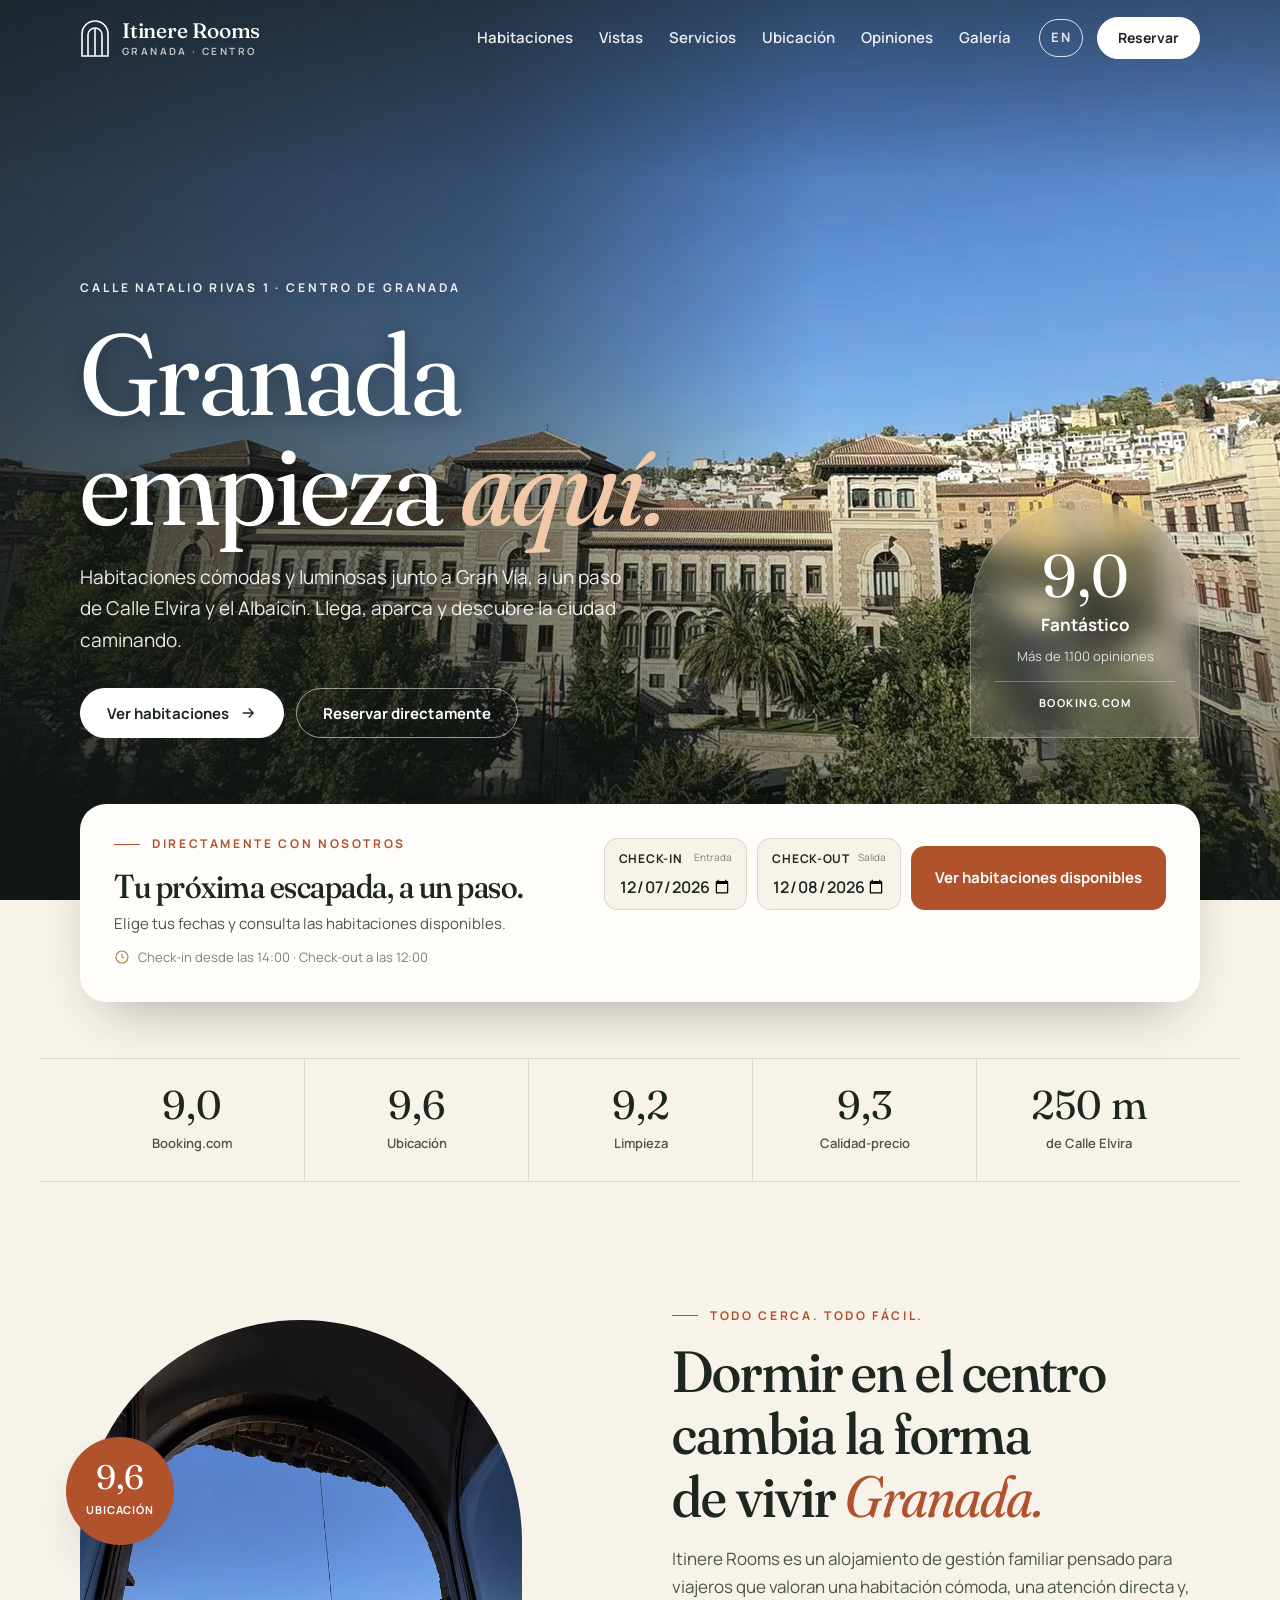
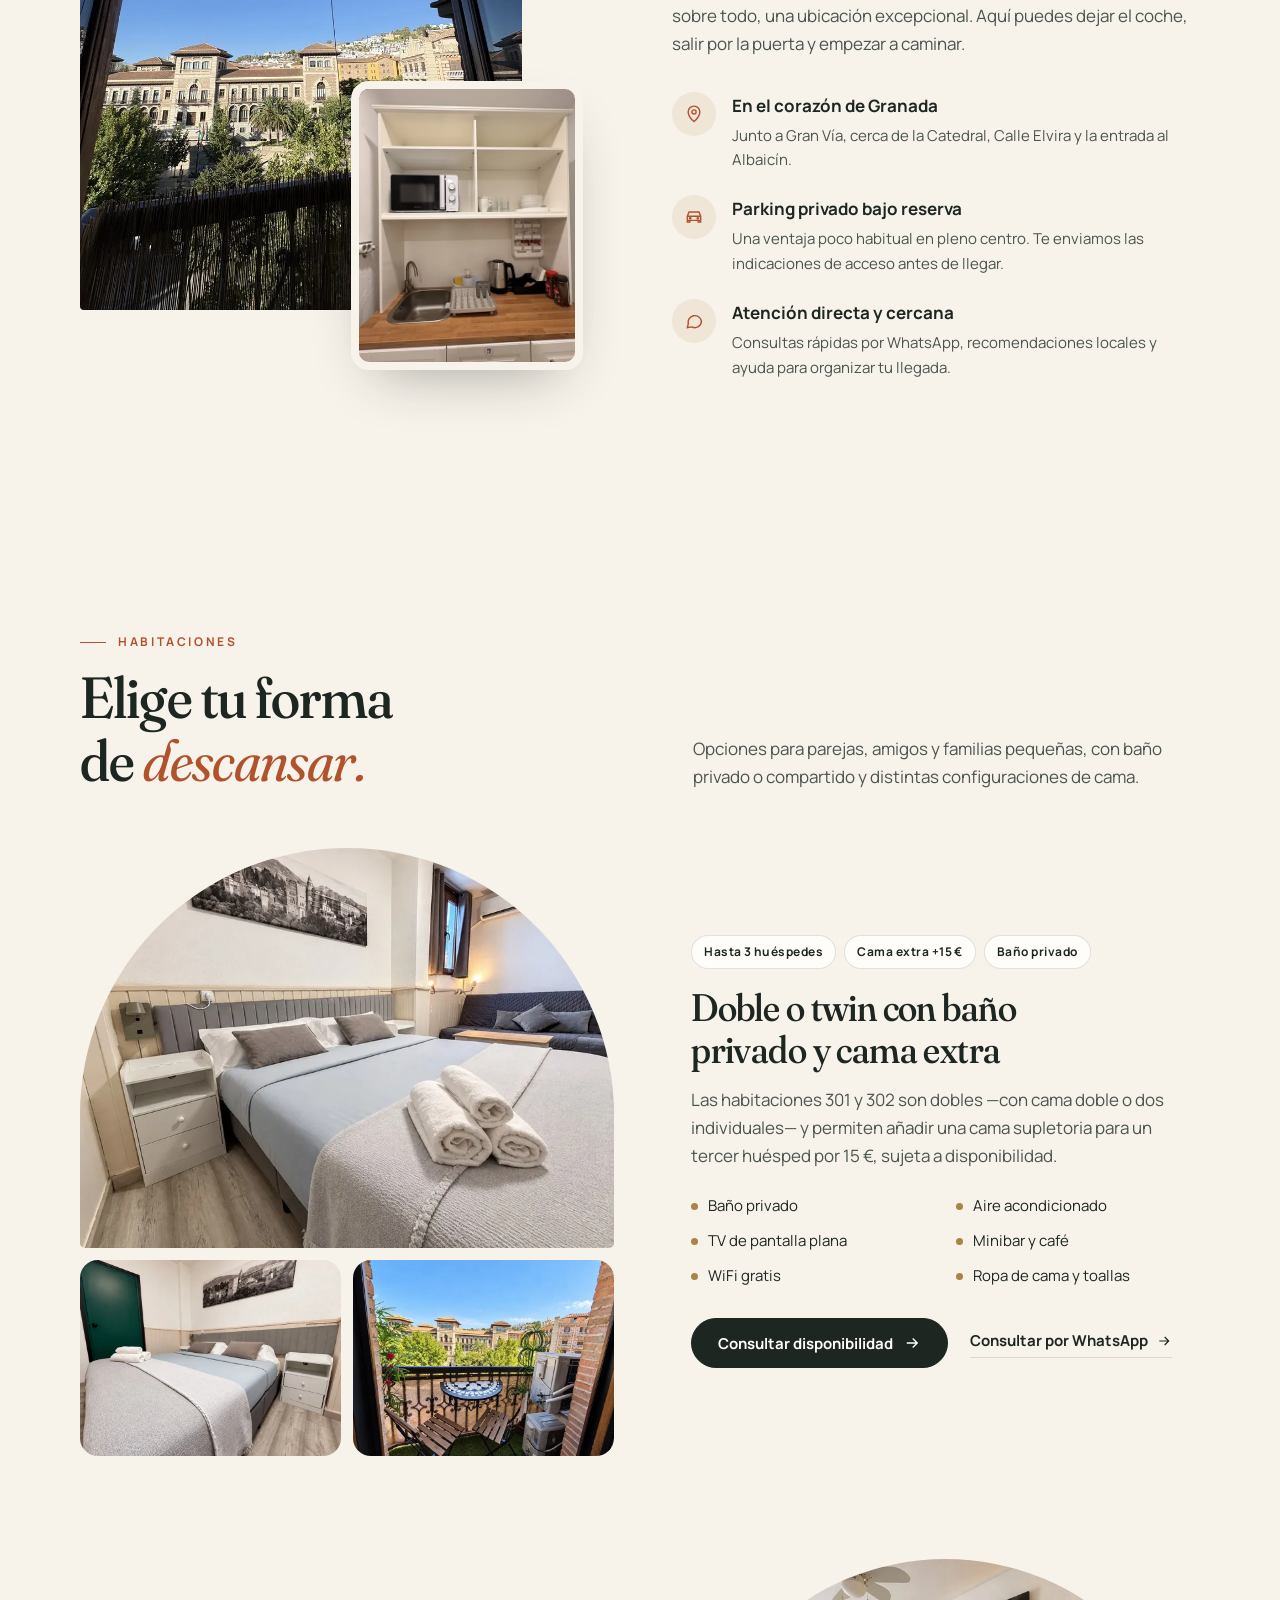
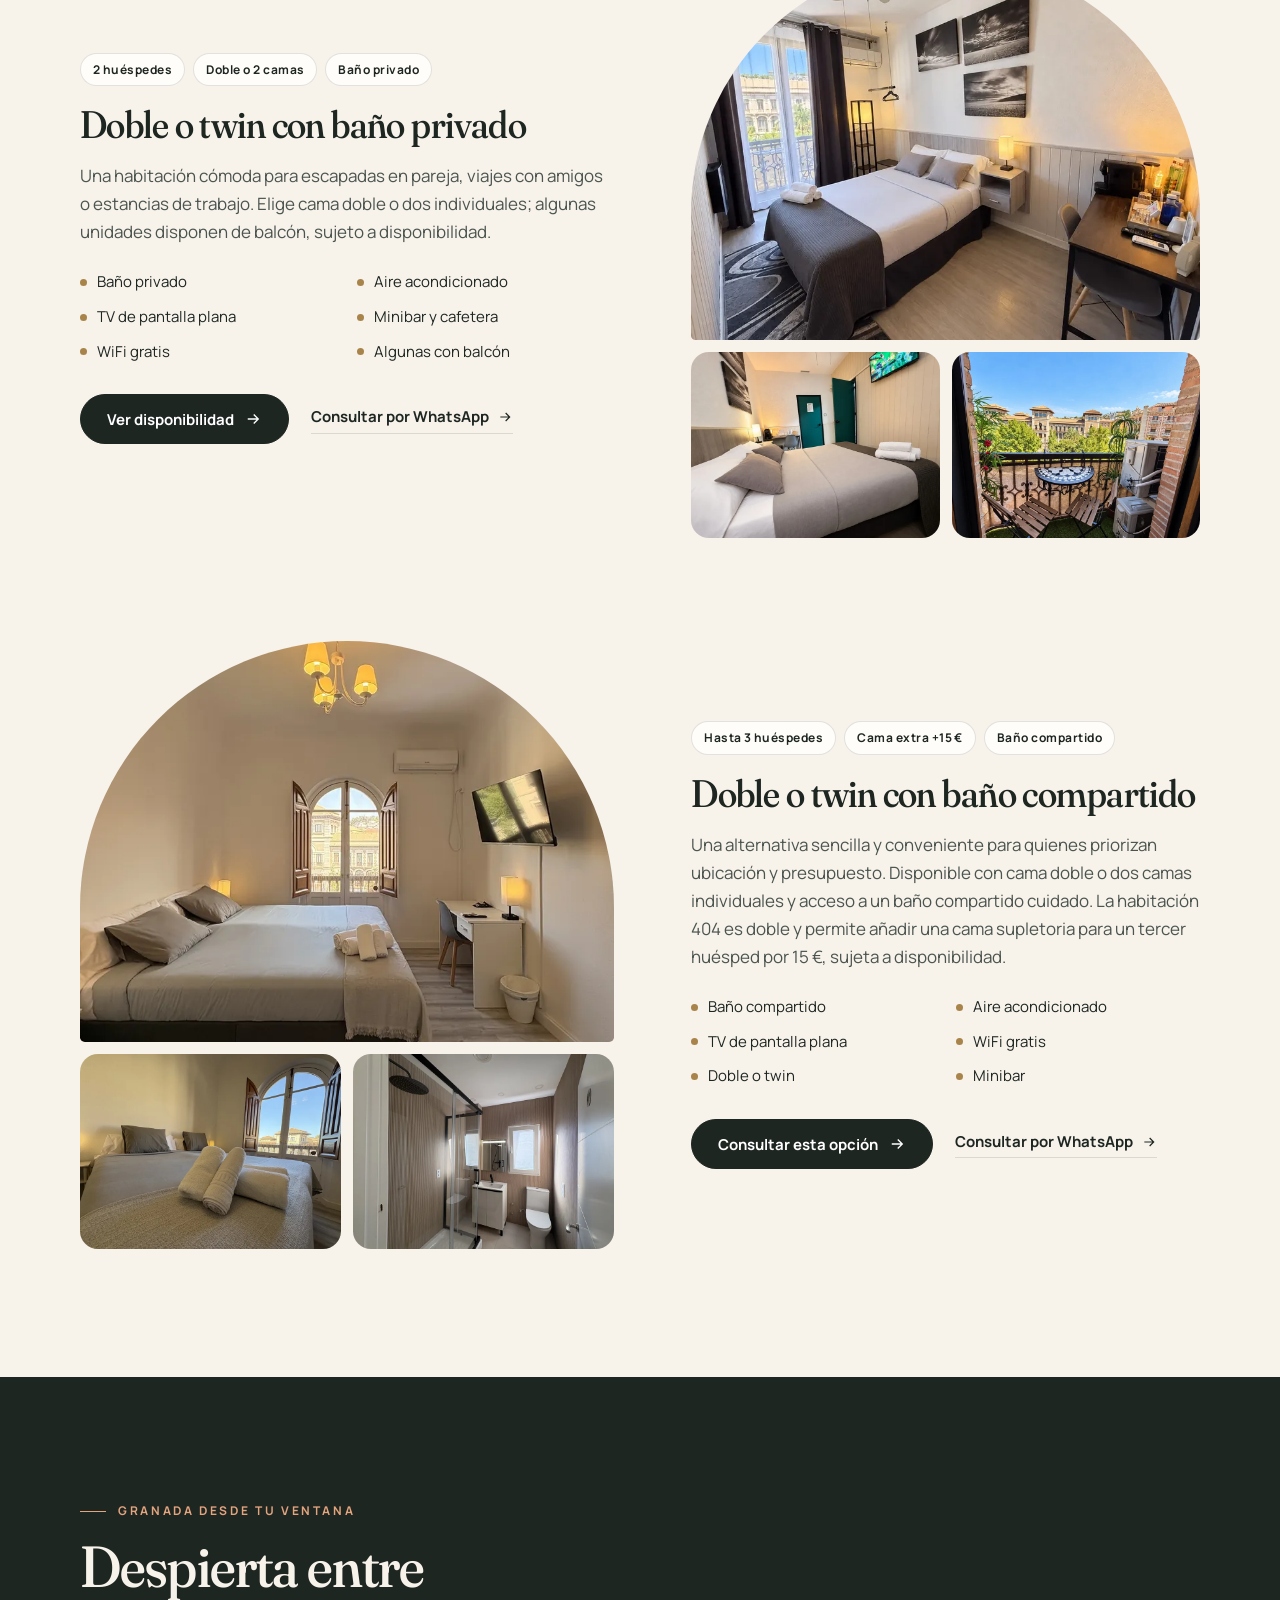
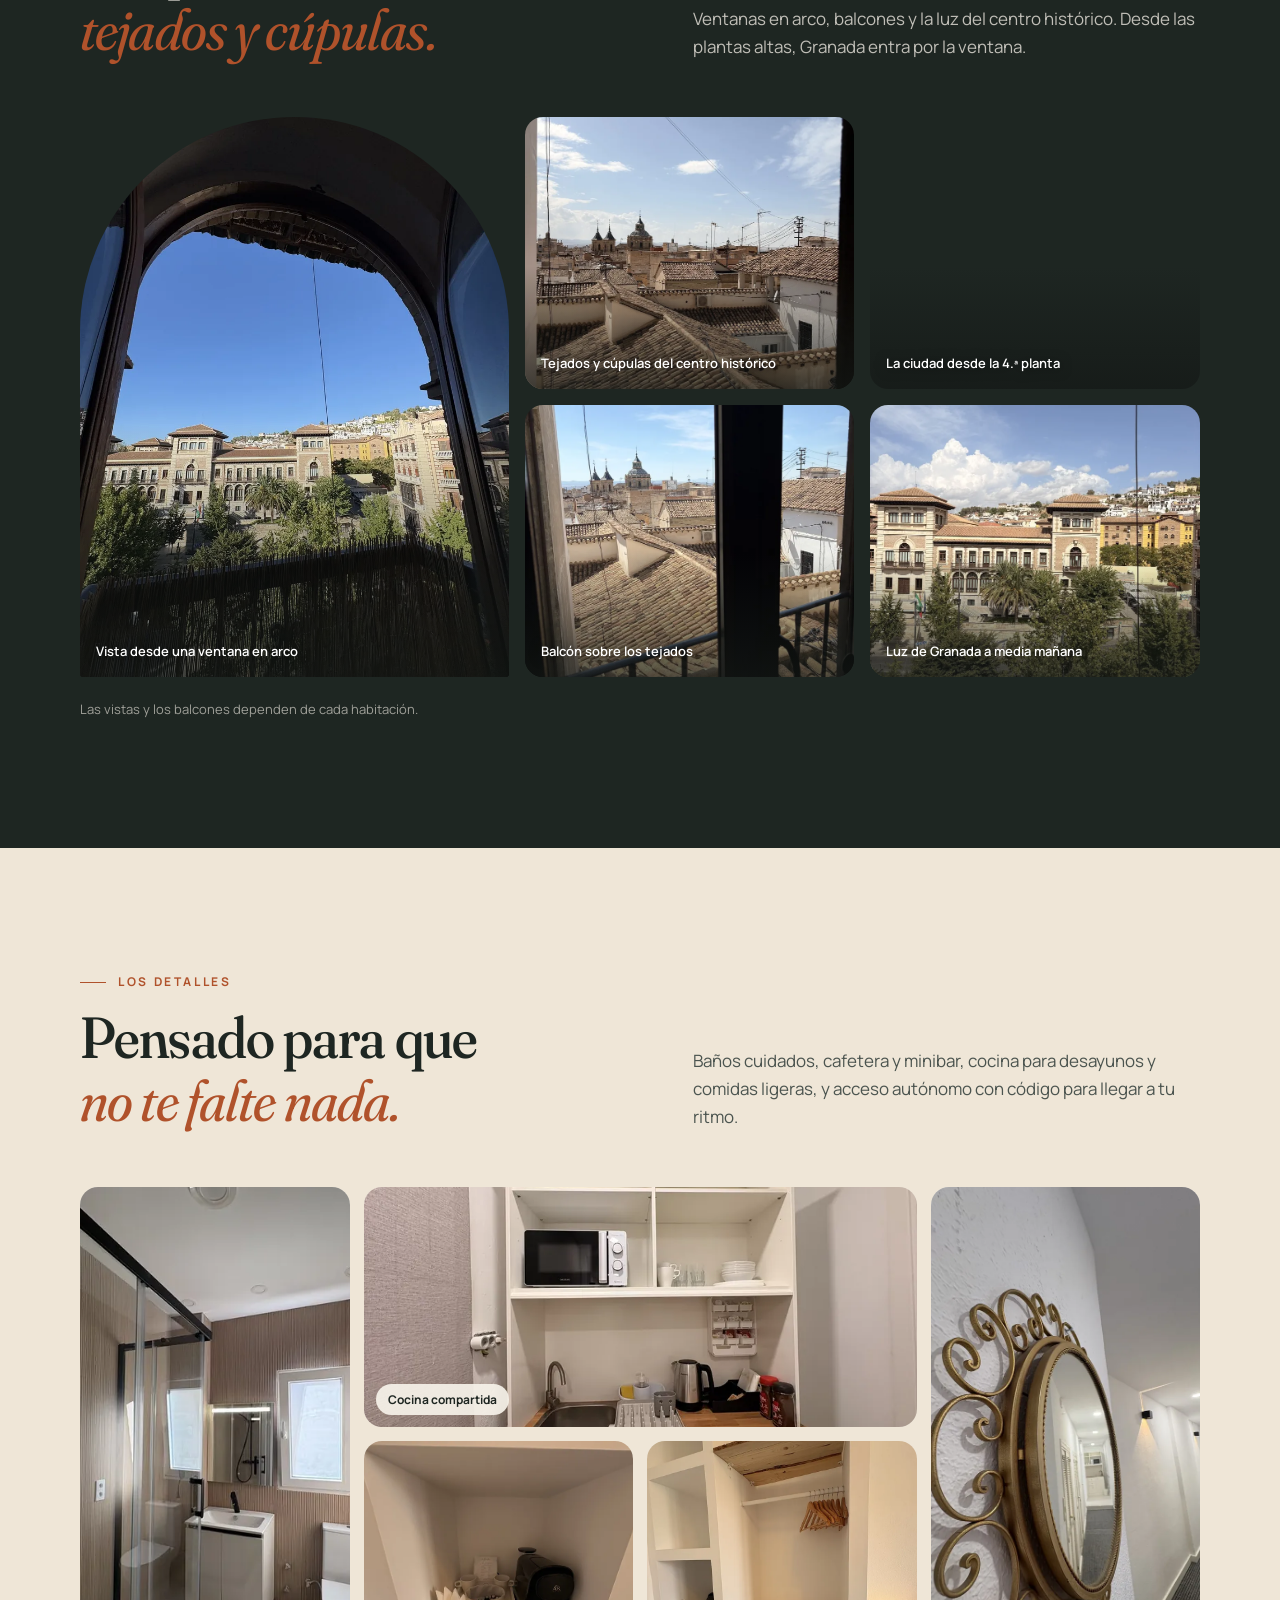
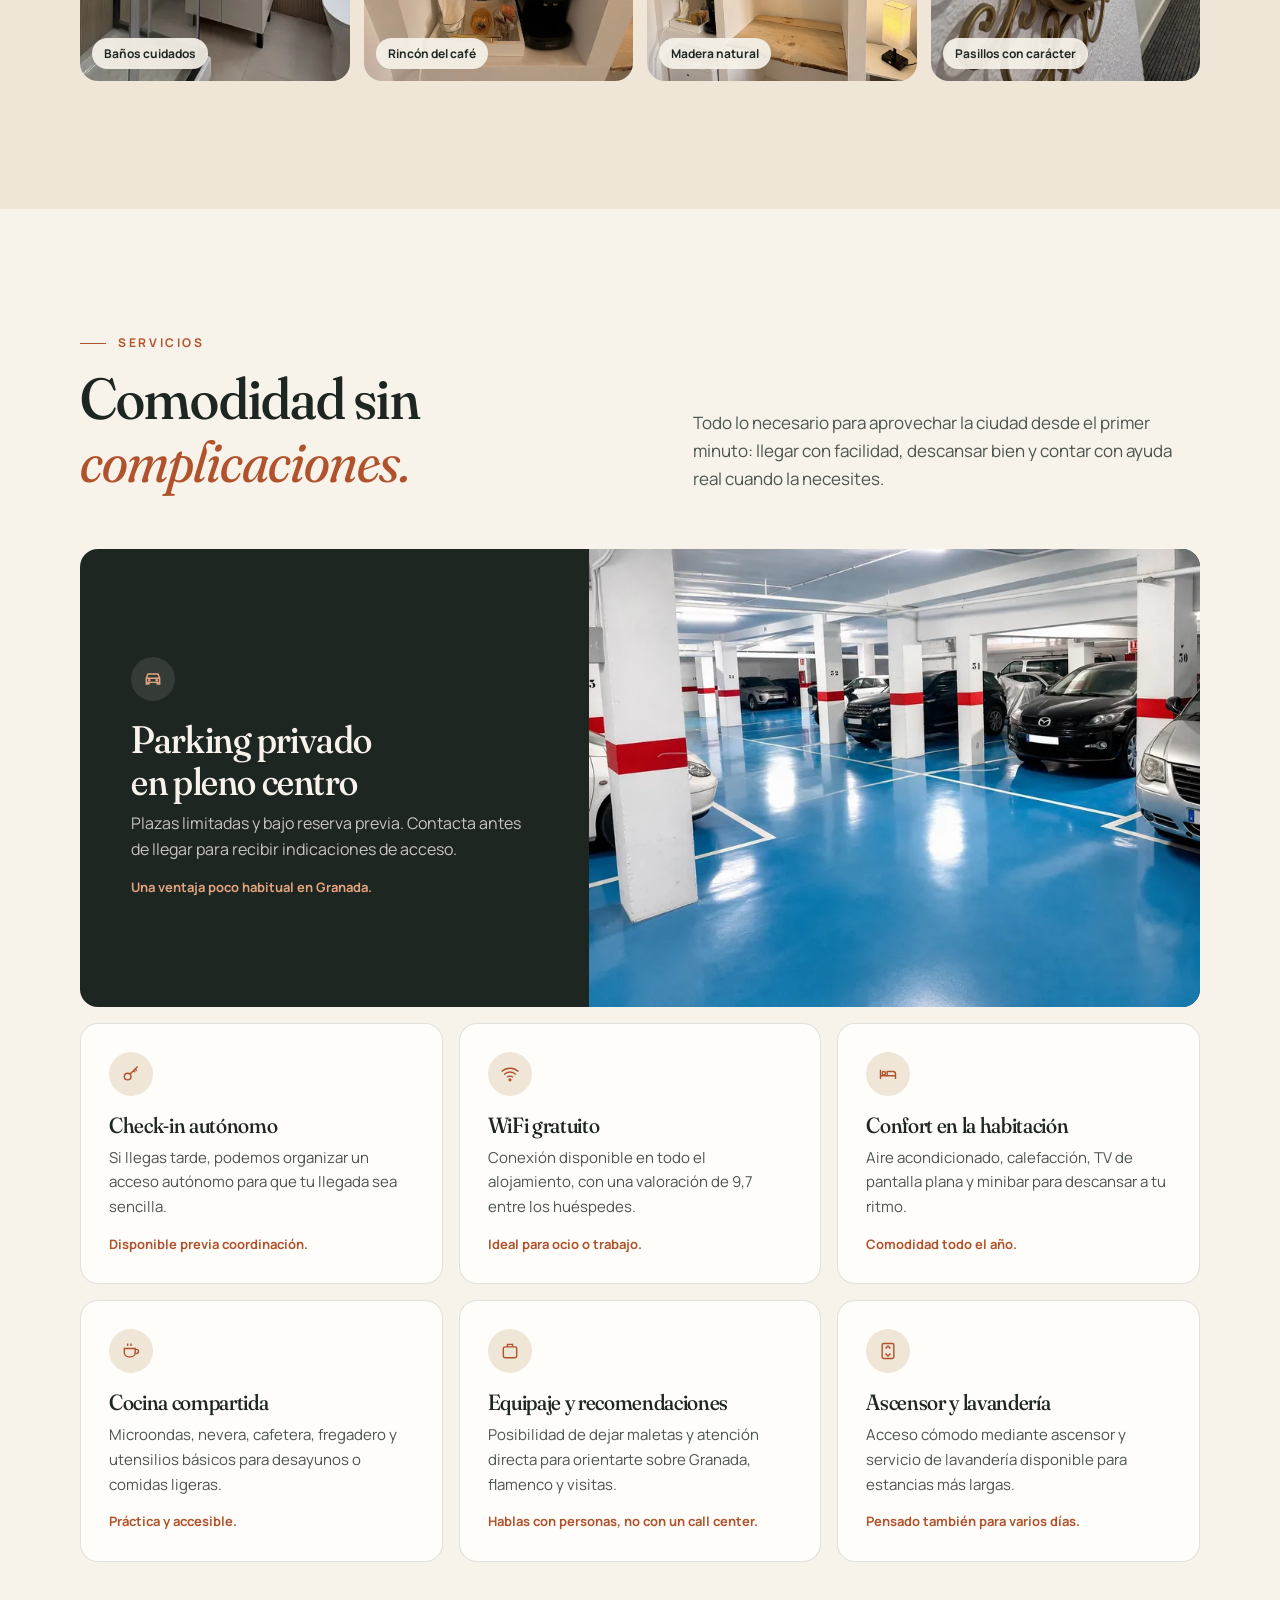
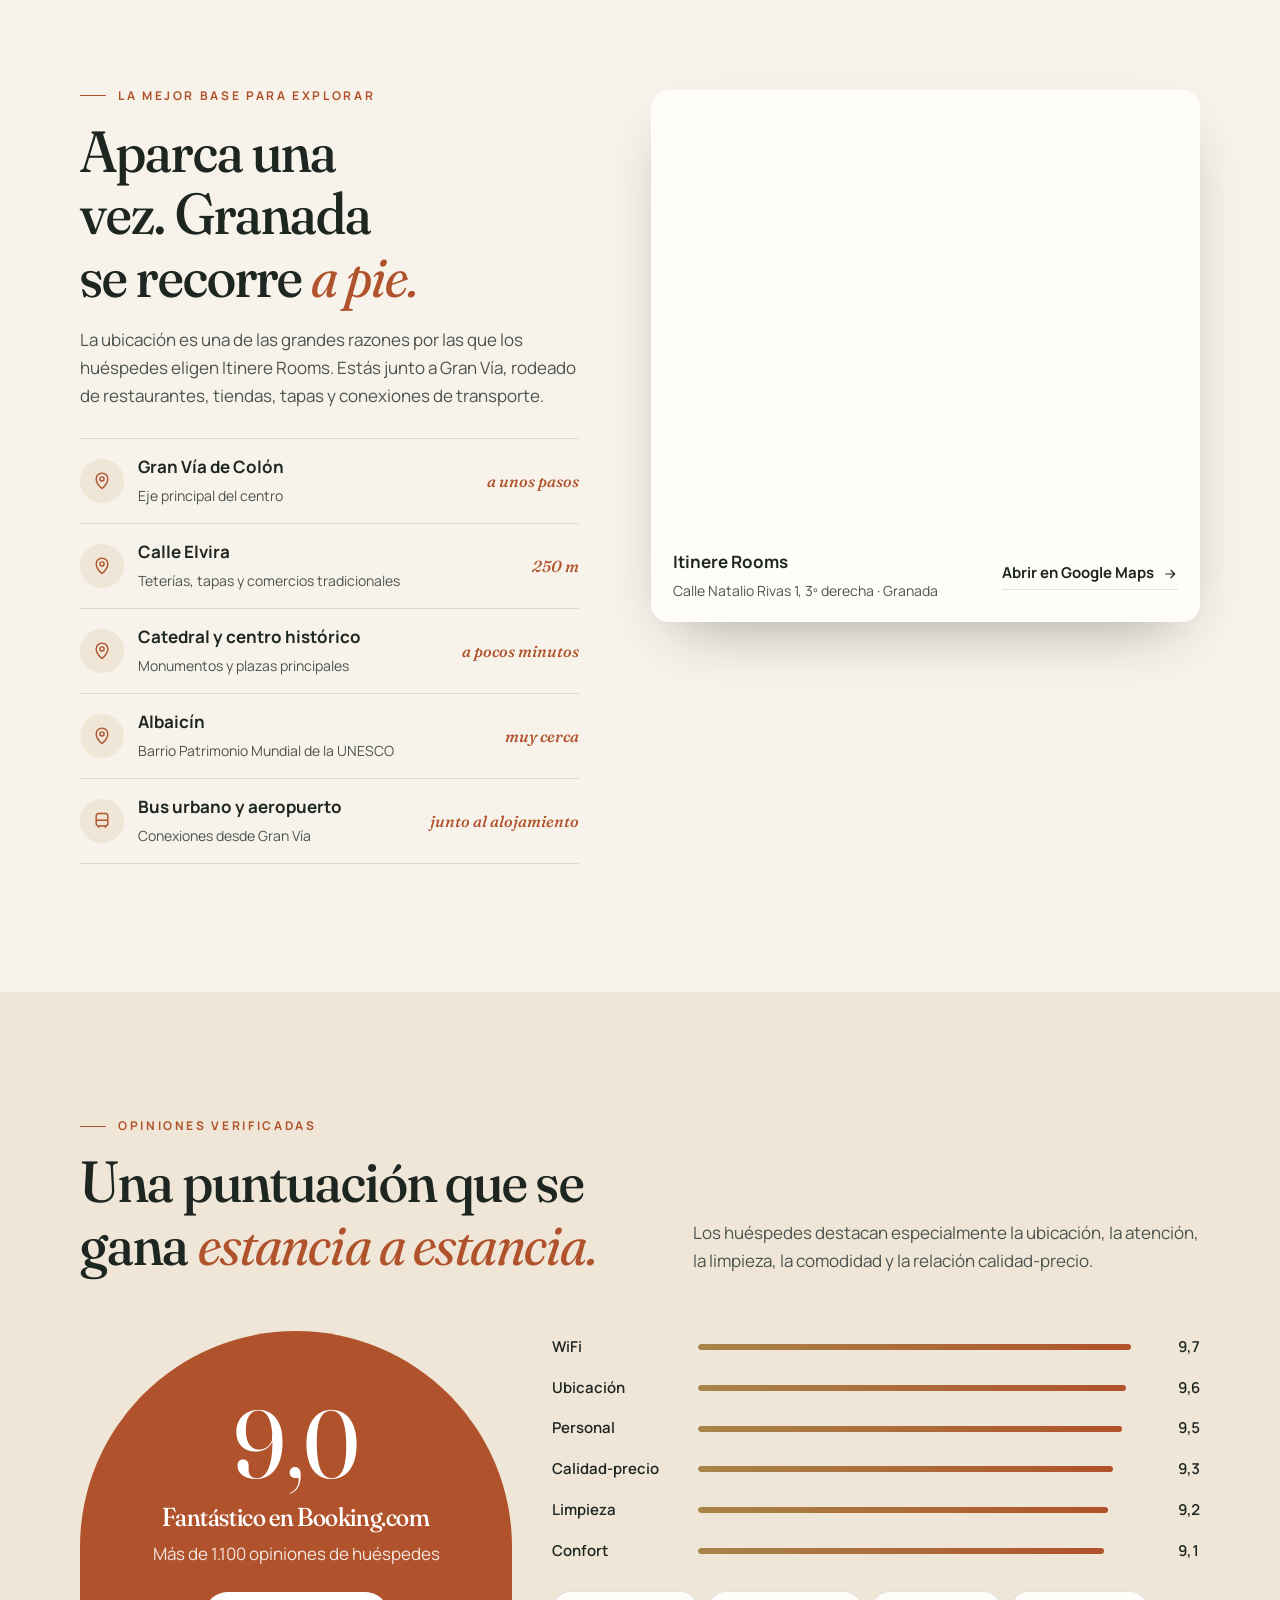
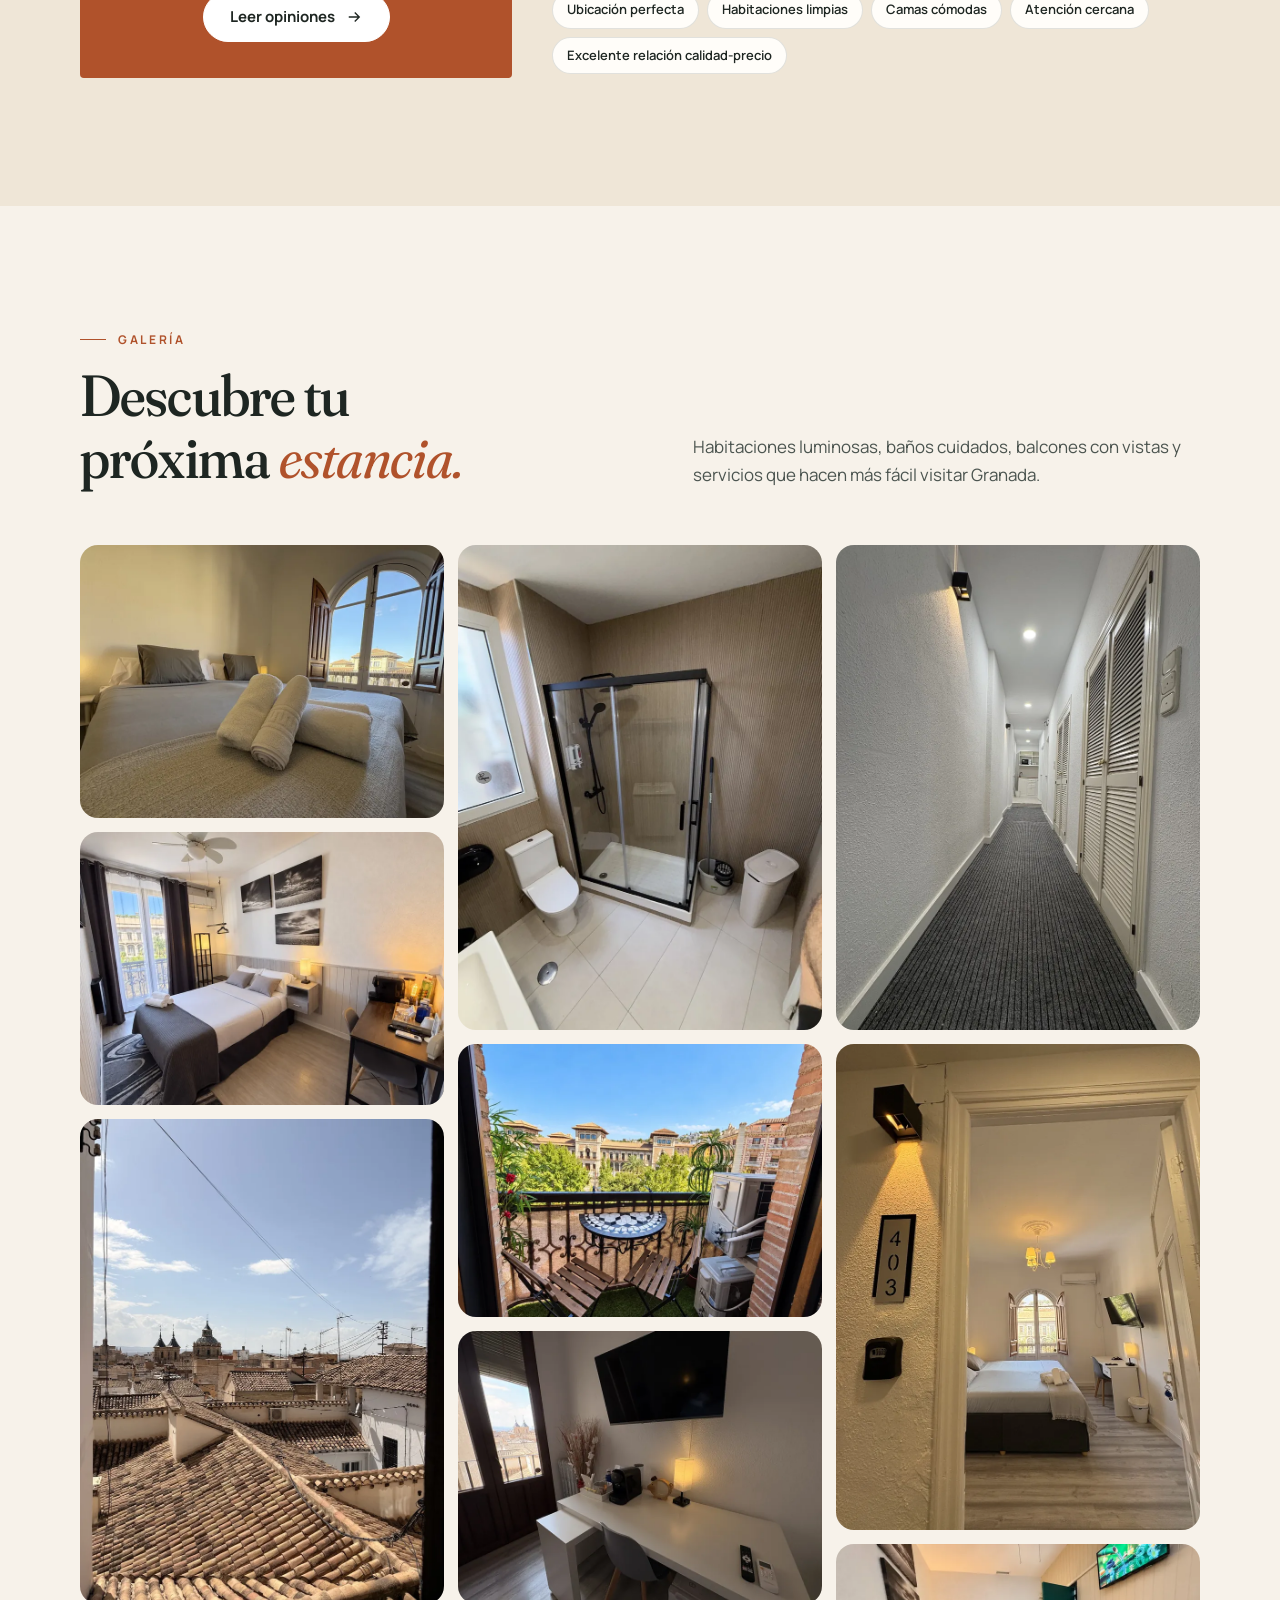
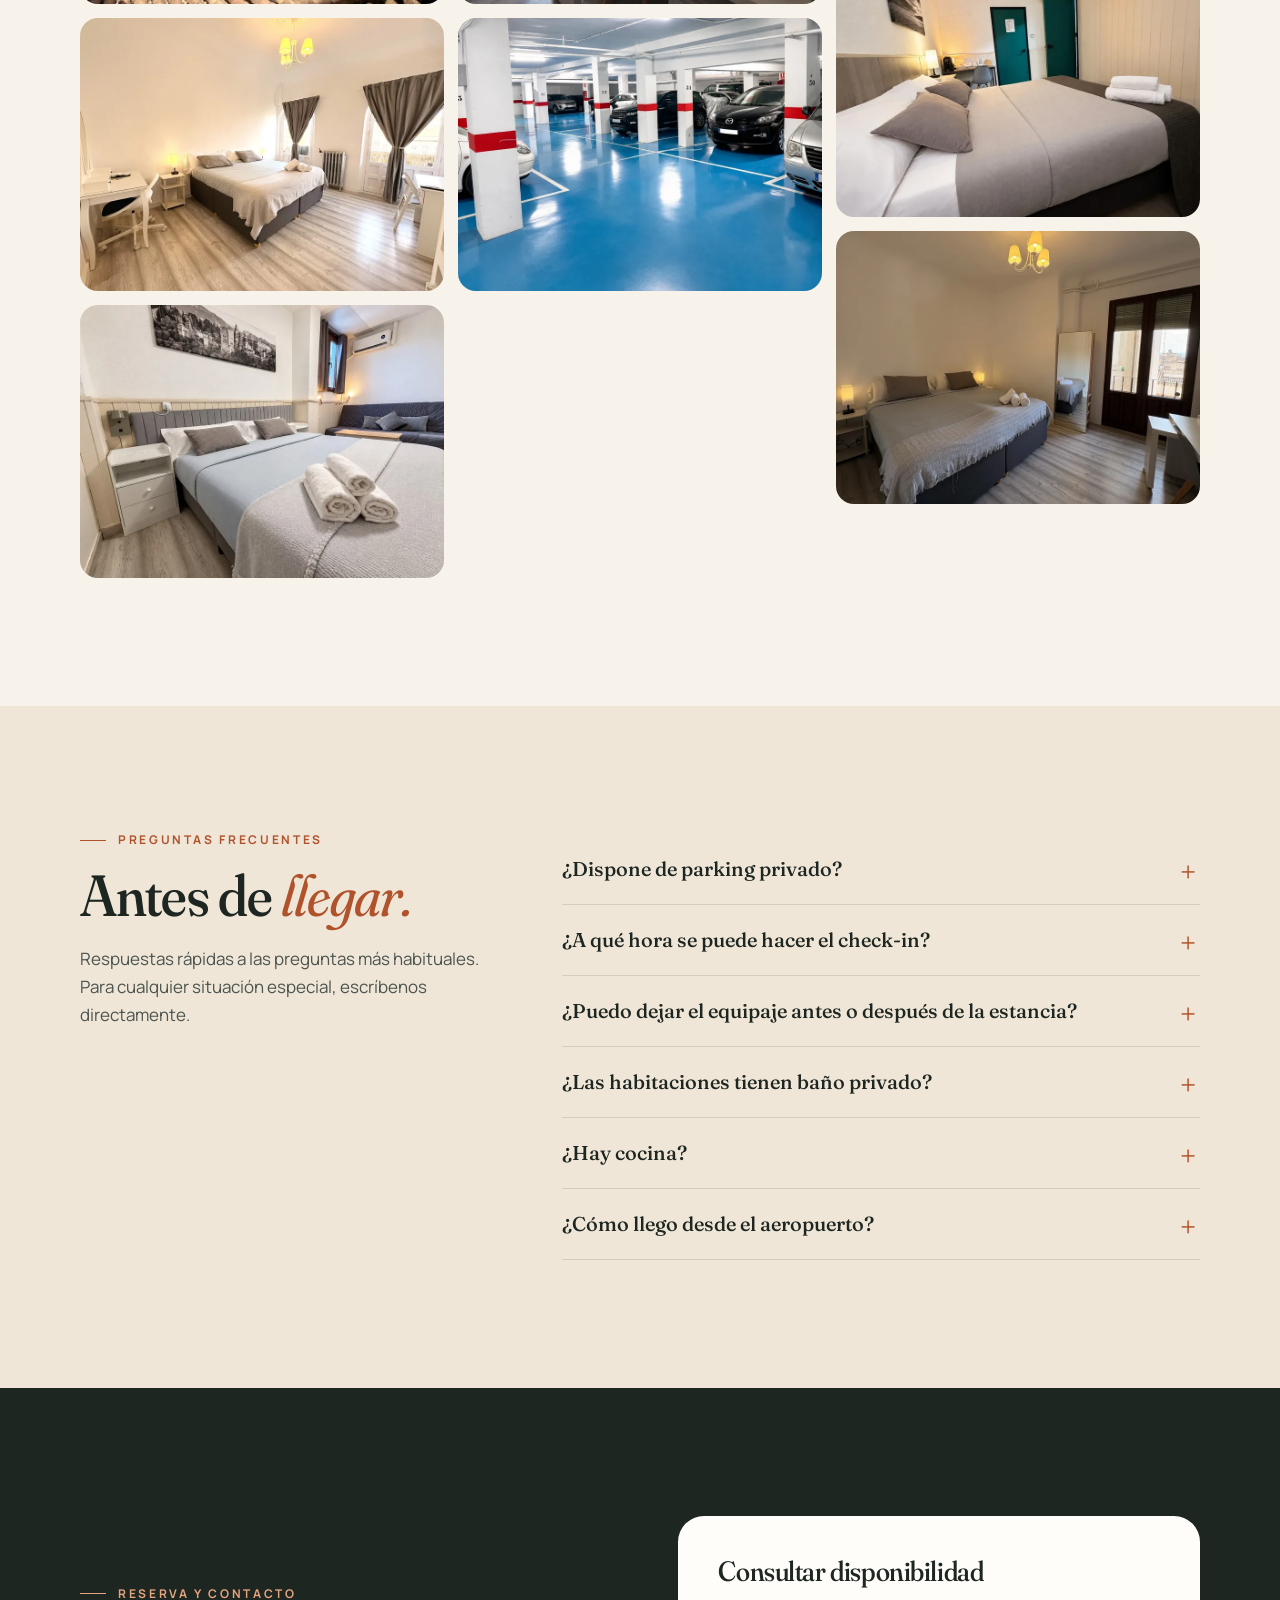
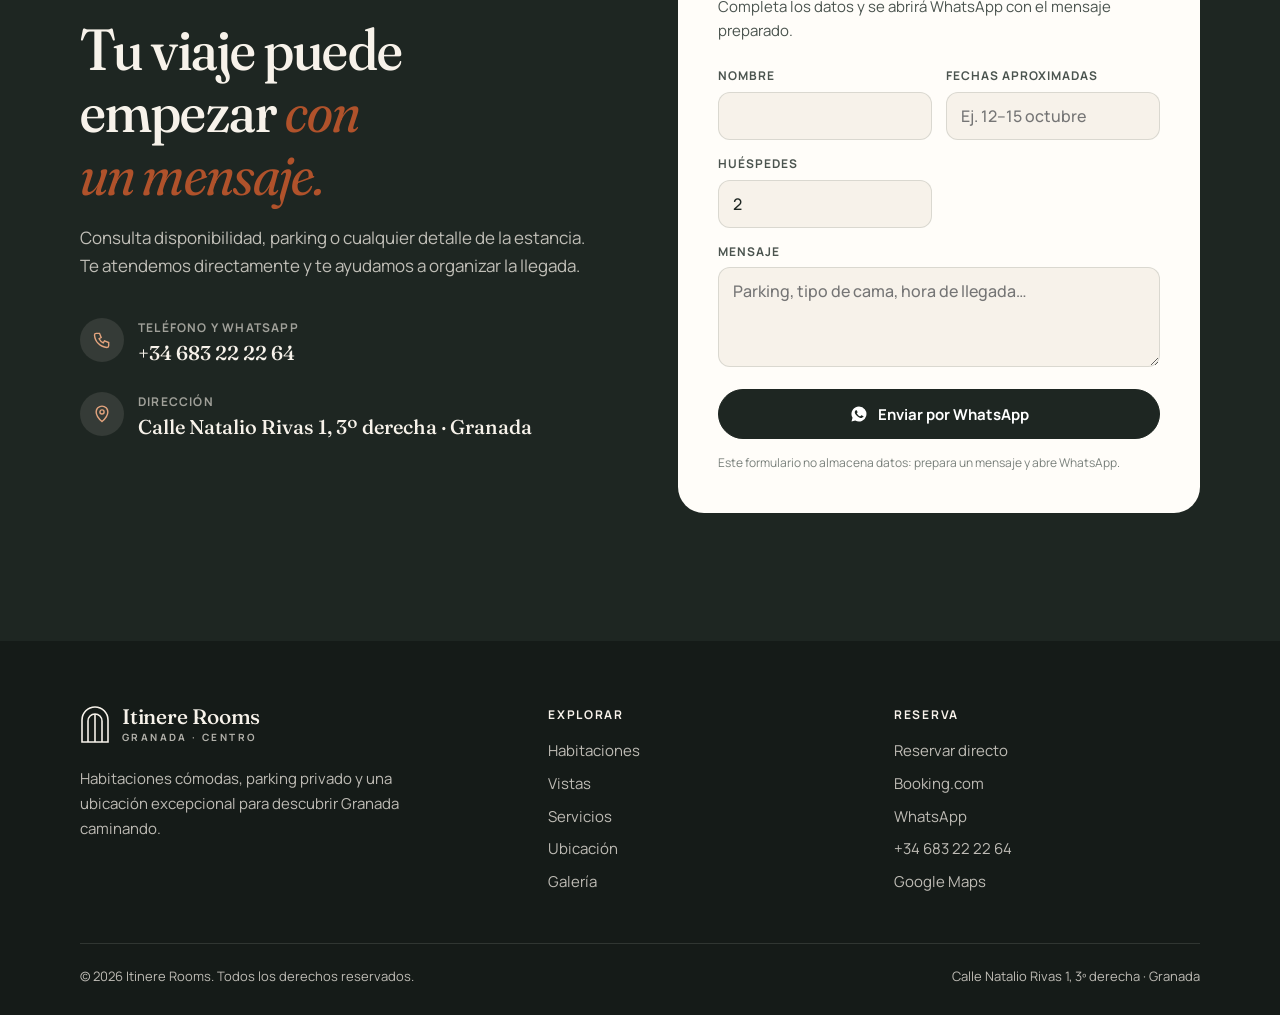
==== commit 0cdd138f: "Demo: no indexar en Google (copia de prueba en GitHub Pages) Co-Authored-By: Claude Opus 5.5 <norepl" ====
--- a/index.html
+++ b/index.html
@@ -5,12 +5,12 @@
 <meta name="viewport" content="width=device-width, initial-scale=1">
 <title>Itinere Rooms | Habitaciones en el centro de Granada con parking</title>
 <meta name="description" content="Habitaciones cómodas en el corazón de Granada, junto a Gran Vía, Calle Elvira y el Albaicín. Parking privado bajo reserva, WiFi y valoración 9,0 en Booking.com.">
-<meta name="theme-color" content="#1E2622">
+<meta name="theme-color" content="#1E2622"><meta name="robots" content="noindex, nofollow">
 <link rel="preconnect" href="https://fonts.googleapis.com"><link rel="preconnect" href="https://fonts.gstatic.com" crossorigin>
 <link rel="stylesheet" href="https://fonts.googleapis.com/css2?family=Fraunces:ital,opsz,wght,SOFT@0,9..144,300..600,50;1,9..144,300..500,50&family=Manrope:wght@400;500;600;700&display=swap">
 <link rel="preload" as="image" href="assets/video/portada-compu.webp" media="(min-width: 721px)" fetchpriority="high">
 <link rel="preload" as="image" href="assets/video/portada-celular.webp" media="(max-width: 720px)" fetchpriority="high">
-<link rel="stylesheet" href="assets/css/styles.css?v=1792202991">
+<link rel="stylesheet" href="assets/css/styles.css?v=1792203078">
 </head>
 <body>
 <a class="skip-link" href="#contenido">Saltar al contenido</a>
